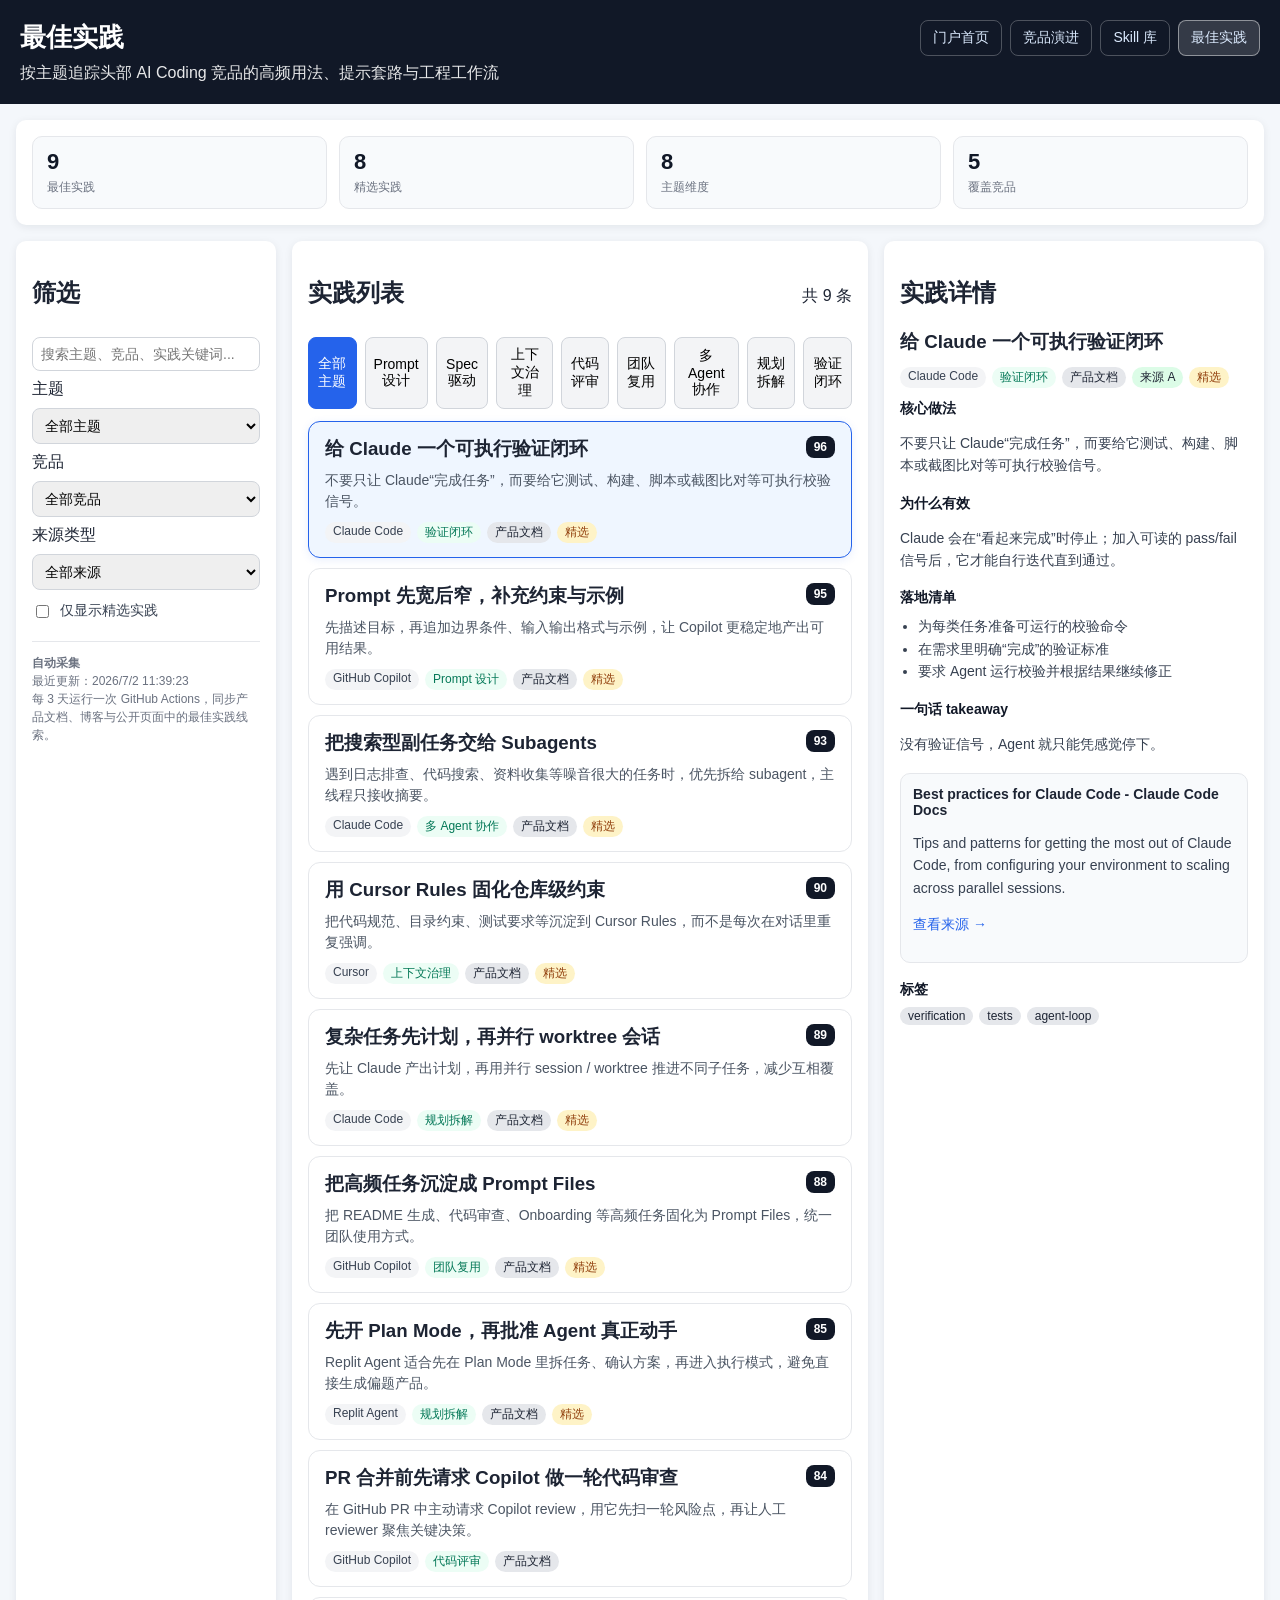
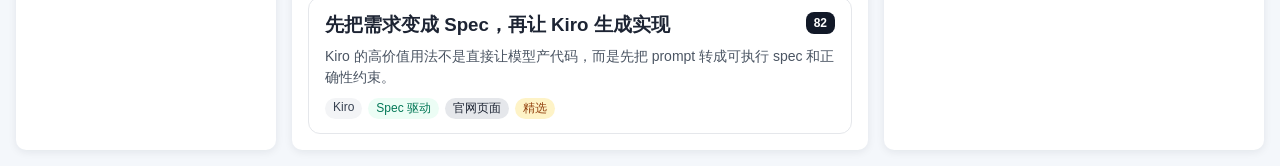
==== best-practices.html @ 3dff8457 "feat: add best practices portal" ====
<!doctype html>
<html lang="zh-CN">
  <head>
    <meta charset="UTF-8" />
    <meta name="viewport" content="width=device-width, initial-scale=1.0" />
    <title>最佳实践 · AI Coding 信息平台</title>
    <link rel="stylesheet" href="./styles.css" />
    <link rel="stylesheet" href="./best-practices.css" />
  </head>
  <body class="best-practices-page">
    <header class="top best-practices-header">
      <div class="header-row">
        <div>
          <h1>最佳实践</h1>
          <p>按主题追踪头部 AI Coding 竞品的高频用法、提示套路与工程工作流</p>
        </div>
        <nav class="site-nav" aria-label="站点导航">
          <a class="nav-link" href="./index.html">门户首页</a>
          <a class="nav-link" href="./evolution.html">竞品演进</a>
          <a class="nav-link" href="./skills.html">Skill 库</a>
          <a class="nav-link active" href="./best-practices.html" aria-current="page">最佳实践</a>
        </nav>
      </div>
    </header>

    <section class="panel practices-meta" id="practicesMeta"></section>

    <main class="practices-main">
      <aside class="panel practices-filters">
        <h2>筛选</h2>
        <input id="practiceSearch" type="search" placeholder="搜索主题、竞品、实践关键词..." />

        <label for="themeFilter">主题</label>
        <select id="themeFilter">
          <option value="all">全部主题</option>
        </select>

        <label for="competitorFilter">竞品</label>
        <select id="competitorFilter">
          <option value="all">全部竞品</option>
        </select>

        <label for="sourceTypeFilter">来源类型</label>
        <select id="sourceTypeFilter">
          <option value="all">全部来源</option>
        </select>

        <label class="checkbox-row">
          <input id="featuredOnly" type="checkbox" />
          仅显示精选实践
        </label>

        <div class="sync-info" id="syncInfo"></div>
      </aside>

      <section class="panel practices-content">
        <div class="section-title">
          <h2>实践列表</h2>
          <span id="practiceCount"></span>
        </div>
        <div class="tabs" id="themeTabs"></div>
        <div id="practiceGrid" class="practice-grid" role="list"></div>
        <p id="emptyPractices" class="empty-state" hidden>没有匹配的最佳实践。</p>
      </section>

      <aside class="panel practice-detail-panel">
        <h2>实践详情</h2>
        <article id="practiceDetail" class="practice-detail">
          <p>请从左侧列表选择一条最佳实践。</p>
        </article>
      </aside>
    </main>

    <script src="./best-practices.js?v=1"></script>
  </body>
</html>
---- styles.css ----
* {
  box-sizing: border-box;
}

body {
  margin: 0;
  font-family: -apple-system, BlinkMacSystemFont, "Segoe UI", sans-serif;
  background: #f4f7fb;
  color: #1d2433;
}

.top {
  background: #111827;
  color: #fff;
  padding: 20px;
}

.top h1 {
  margin: 0 0 8px;
  font-size: 26px;
}

.top p {
  margin: 0;
  opacity: 0.9;
}

.top .header-row {
  display: flex;
  align-items: flex-start;
  justify-content: space-between;
  gap: 16px;
}

.nav-link {
  flex-shrink: 0;
  color: #dbeafe;
  text-decoration: none;
  border: 1px solid rgba(255, 255, 255, 0.25);
  border-radius: 8px;
  padding: 8px 12px;
  font-size: 14px;
}

.nav-link:hover {
  background: rgba(255, 255, 255, 0.1);
}

.site-nav {
  display: flex;
  flex-wrap: wrap;
  gap: 8px;
  flex-shrink: 0;
}

.site-nav .nav-link.active,
.site-nav .nav-link[aria-current="page"] {
  background: rgba(255, 255, 255, 0.15);
  border-color: rgba(255, 255, 255, 0.45);
}

.company-bar {
  display: flex;
  align-items: center;
  gap: 12px;
  margin: 16px 16px 0;
  padding: 12px 16px;
  overflow-x: auto;
}

.company-bar-label {
  flex-shrink: 0;
  font-size: 13px;
  font-weight: 600;
  color: #4b5563;
}

.company-tags {
  display: flex;
  flex-wrap: wrap;
  gap: 8px;
}

.company-tag {
  flex-shrink: 0;
  background: #f3f4f6;
  border: 1px solid #e5e7eb;
  border-radius: 999px;
  padding: 6px 14px;
  font-size: 13px;
  cursor: pointer;
  white-space: nowrap;
  transition: background 0.15s, border-color 0.15s, color 0.15s;
}

.company-tag:hover {
  border-color: #93c5fd;
  background: #eff6ff;
}

.company-tag.active {
  background: #2563eb;
  color: #fff;
  border-color: #2563eb;
}

.layout {
  display: grid;
  grid-template-columns: 280px 1fr 360px;
  gap: 16px;
  padding: 16px;
}

.panel {
  background: #fff;
  border-radius: 10px;
  box-shadow: 0 2px 8px rgba(17, 24, 39, 0.08);
  padding: 16px;
}

.filters {
  display: flex;
  flex-direction: column;
  gap: 8px;
}

input,
select,
button {
  border: 1px solid #d1d5db;
  border-radius: 8px;
  padding: 8px;
  font-size: 14px;
}

.range-value {
  color: #4b5563;
  font-size: 12px;
}

.tabs {
  display: flex;
  gap: 8px;
  margin: 8px 0 12px;
}

.tab {
  background: #f3f4f6;
  cursor: pointer;
}

.tab.active {
  background: #2563eb;
  color: #fff;
  border-color: #2563eb;
}

.section-title {
  display: flex;
  align-items: baseline;
  justify-content: space-between;
}

.event-list {
  list-style: none;
  margin: 0;
  padding: 0;
  display: flex;
  flex-direction: column;
  gap: 10px;
}

.event-item {
  border: 1px solid #e5e7eb;
  border-radius: 10px;
  padding: 12px;
  cursor: pointer;
}

.event-item:hover,
.event-item.active {
  border-color: #2563eb;
  background: #eff6ff;
}

.meta {
  display: flex;
  gap: 8px;
  flex-wrap: wrap;
  color: #6b7280;
  font-size: 12px;
  margin-top: 6px;
}

.event-detail h3 {
  margin-top: 0;
}

.badge {
  display: inline-block;
  padding: 2px 8px;
  border-radius: 999px;
  font-size: 12px;
  background: #e5e7eb;
}

.badge.a {
  background: #dcfce7;
}

.badge.b {
  background: #fef9c3;
}

.badge.c {
  background: #fee2e2;
}

.trend,
.process,
.quality,
.roadmap,
.skill-radar-home,
.mcp-radar-home {
  margin: 0 16px 16px;
}

.skill-radar-home .section-title,
.mcp-radar-home .section-title {
  display: flex;
  align-items: center;
  justify-content: space-between;
  gap: 12px;
}

.skill-radar-summary {
  color: #4b5563;
  font-size: 14px;
  margin: 0 0 12px;
}

.skill-radar-list,
.mcp-radar-list {
  margin: 0;
  padding-left: 20px;
  line-height: 1.7;
}

.skill-radar-list a,
.mcp-radar-list a {
  color: #2563eb;
  text-decoration: none;
}

@media (max-width: 1100px) {
  .layout {
    grid-template-columns: 1fr;
  }
}
---- best-practices.css ----
.best-practices-page {
  min-height: 100vh;
}

.practices-meta {
  margin: 16px 16px 0;
  display: grid;
  grid-template-columns: repeat(auto-fit, minmax(160px, 1fr));
  gap: 12px;
}


.meta-card {
  background: #f8fafc;
  border: 1px solid #e5e7eb;
  border-radius: 10px;
  padding: 12px 14px;
}

.meta-card strong {
  display: block;
  font-size: 22px;
  color: #111827;
  margin-bottom: 2px;
}

.meta-card span {
  font-size: 12px;
  color: #6b7280;
}

.checkbox-row {
  display: flex;
  align-items: center;
  gap: 8px;
  font-size: 14px;
  color: #374151;
  margin-top: 4px;
}

.sync-info {
  margin-top: 12px;
  padding-top: 12px;
  border-top: 1px solid #e5e7eb;
  font-size: 12px;
  color: #6b7280;
  line-height: 1.5;
}

.skill-tags {
  display: flex;
  flex-wrap: wrap;
  gap: 6px;
}

.badge.platform-default {
  background: #f3f4f6;
  color: #374151;
}

.badge.phase {
  background: #ecfdf5;
  color: #047857;
}

.badge.featured {
  background: #fef3c7;
  color: #92400e;
}

.empty-state {
  color: #6b7280;
  font-size: 14px;
}

.practices-main {
  display: grid;
  grid-template-columns: 260px 1fr 380px;
  gap: 16px;
  padding: 16px;
}

.practices-filters {
  display: flex;
  flex-direction: column;
  gap: 8px;
}

.practice-grid {
  display: flex;
  flex-direction: column;
  gap: 10px;
}

.practice-card {
  border: 1px solid #e5e7eb;
  border-radius: 12px;
  padding: 14px 16px;
  cursor: pointer;
  background: #fff;
  transition: border-color 0.15s, box-shadow 0.15s, background 0.15s;
}

.practice-card:hover,
.practice-card.active {
  border-color: #2563eb;
  background: #eff6ff;
  box-shadow: 0 2px 8px rgba(37, 99, 235, 0.1);
}

.practice-card-header {
  display: flex;
  align-items: flex-start;
  justify-content: space-between;
  gap: 12px;
  margin-bottom: 8px;
}

.practice-card h3,
.practice-detail h3 {
  margin: 0;
}

.practice-score {
  flex-shrink: 0;
  background: #111827;
  color: #fff;
  border-radius: 8px;
  padding: 4px 8px;
  font-size: 12px;
  font-weight: 700;
}

.practice-summary {
  margin: 0 0 10px;
  color: #4b5563;
  font-size: 14px;
  line-height: 1.5;
  display: -webkit-box;
  -webkit-line-clamp: 2;
  -webkit-box-orient: vertical;
  overflow: hidden;
}

.practice-detail section {
  margin-bottom: 18px;
}

.practice-detail h4 {
  margin: 0 0 8px;
  font-size: 14px;
  color: #111827;
}

.practice-detail p,
.practice-detail li {
  line-height: 1.6;
  color: #374151;
  font-size: 14px;
}

.practice-detail ul,
.practice-checklist {
  margin: 0;
  padding-left: 18px;
}

.source-snippet {
  background: #f8fafc;
  border: 1px solid #e5e7eb;
  border-radius: 10px;
  padding: 12px;
}

.source-snippet h5 {
  margin: 0 0 6px;
  font-size: 14px;
}

.link-inline {
  color: #2563eb;
  text-decoration: none;
}

.link-inline:hover {
  text-decoration: underline;
}

@media (max-width: 1100px) {
  .practices-main {
    grid-template-columns: 1fr;
  }

  .best-practices-header .header-row {
    flex-direction: column;
  }
}
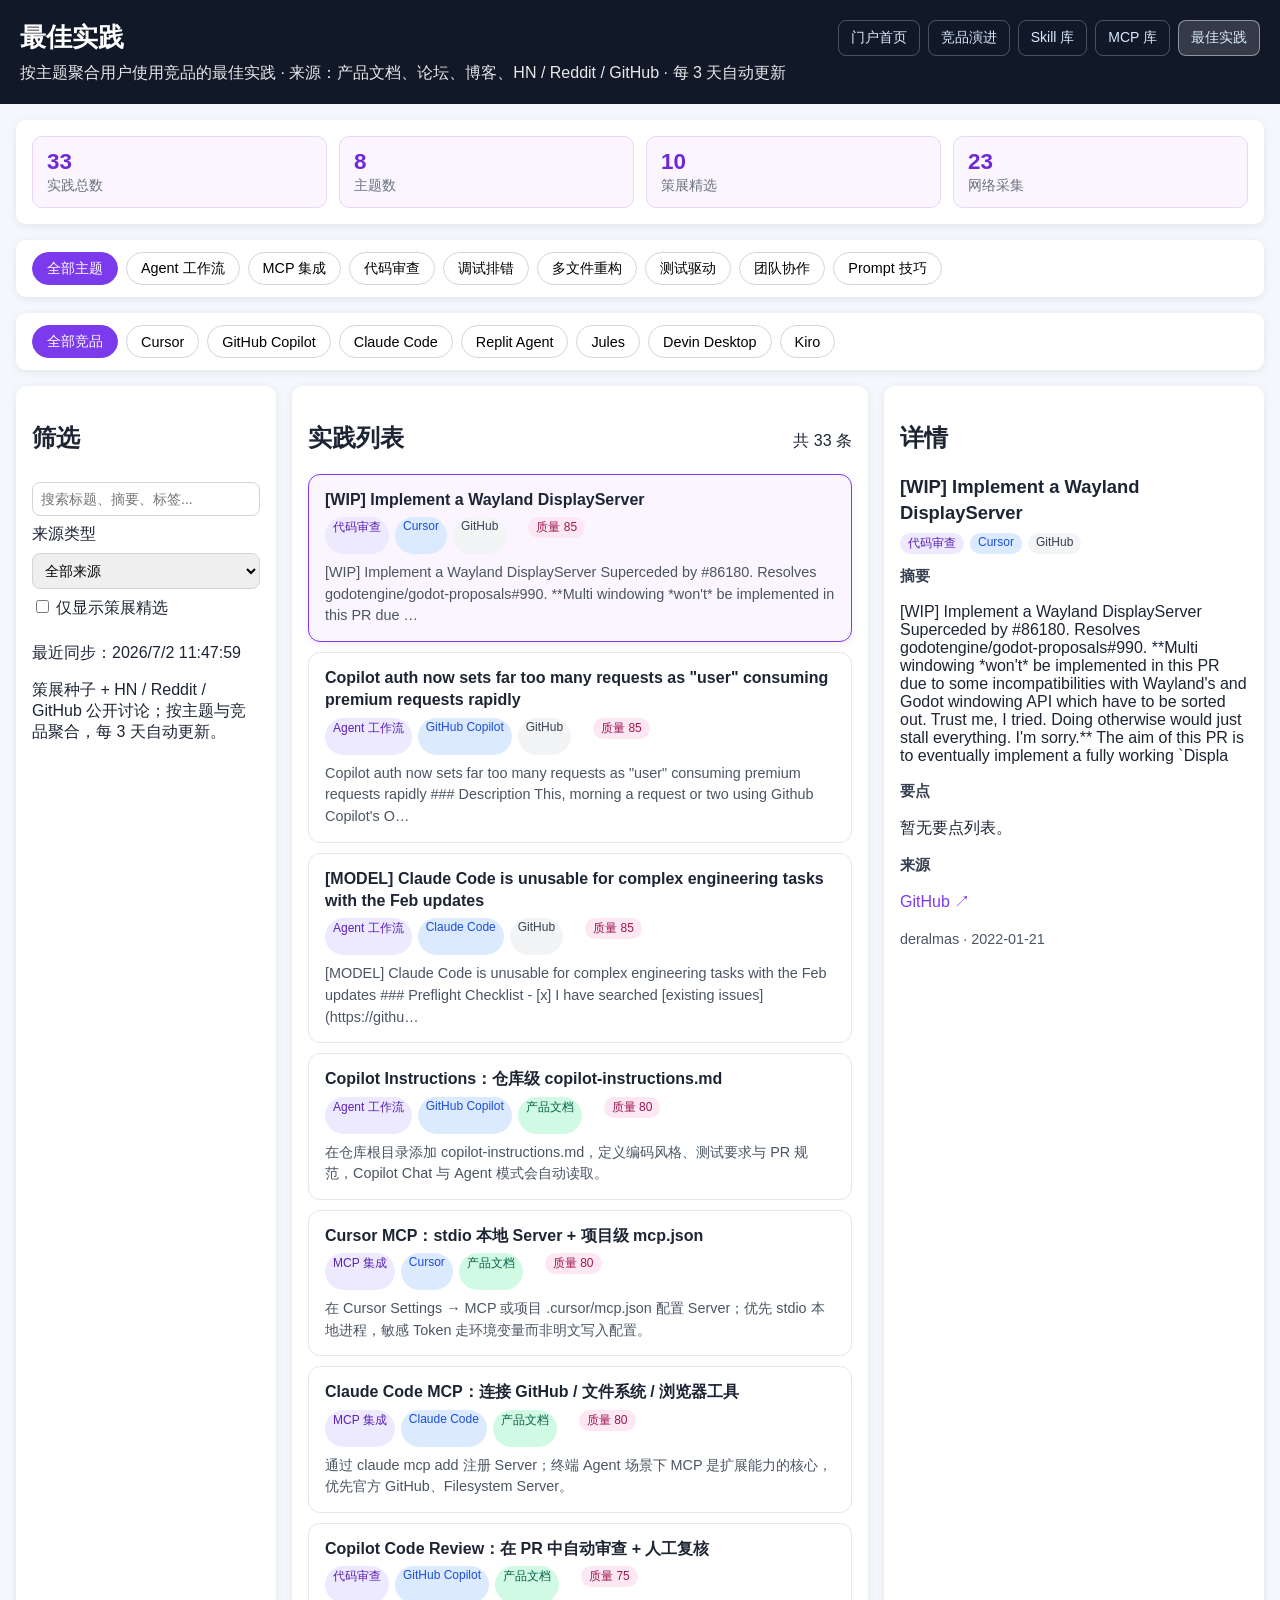
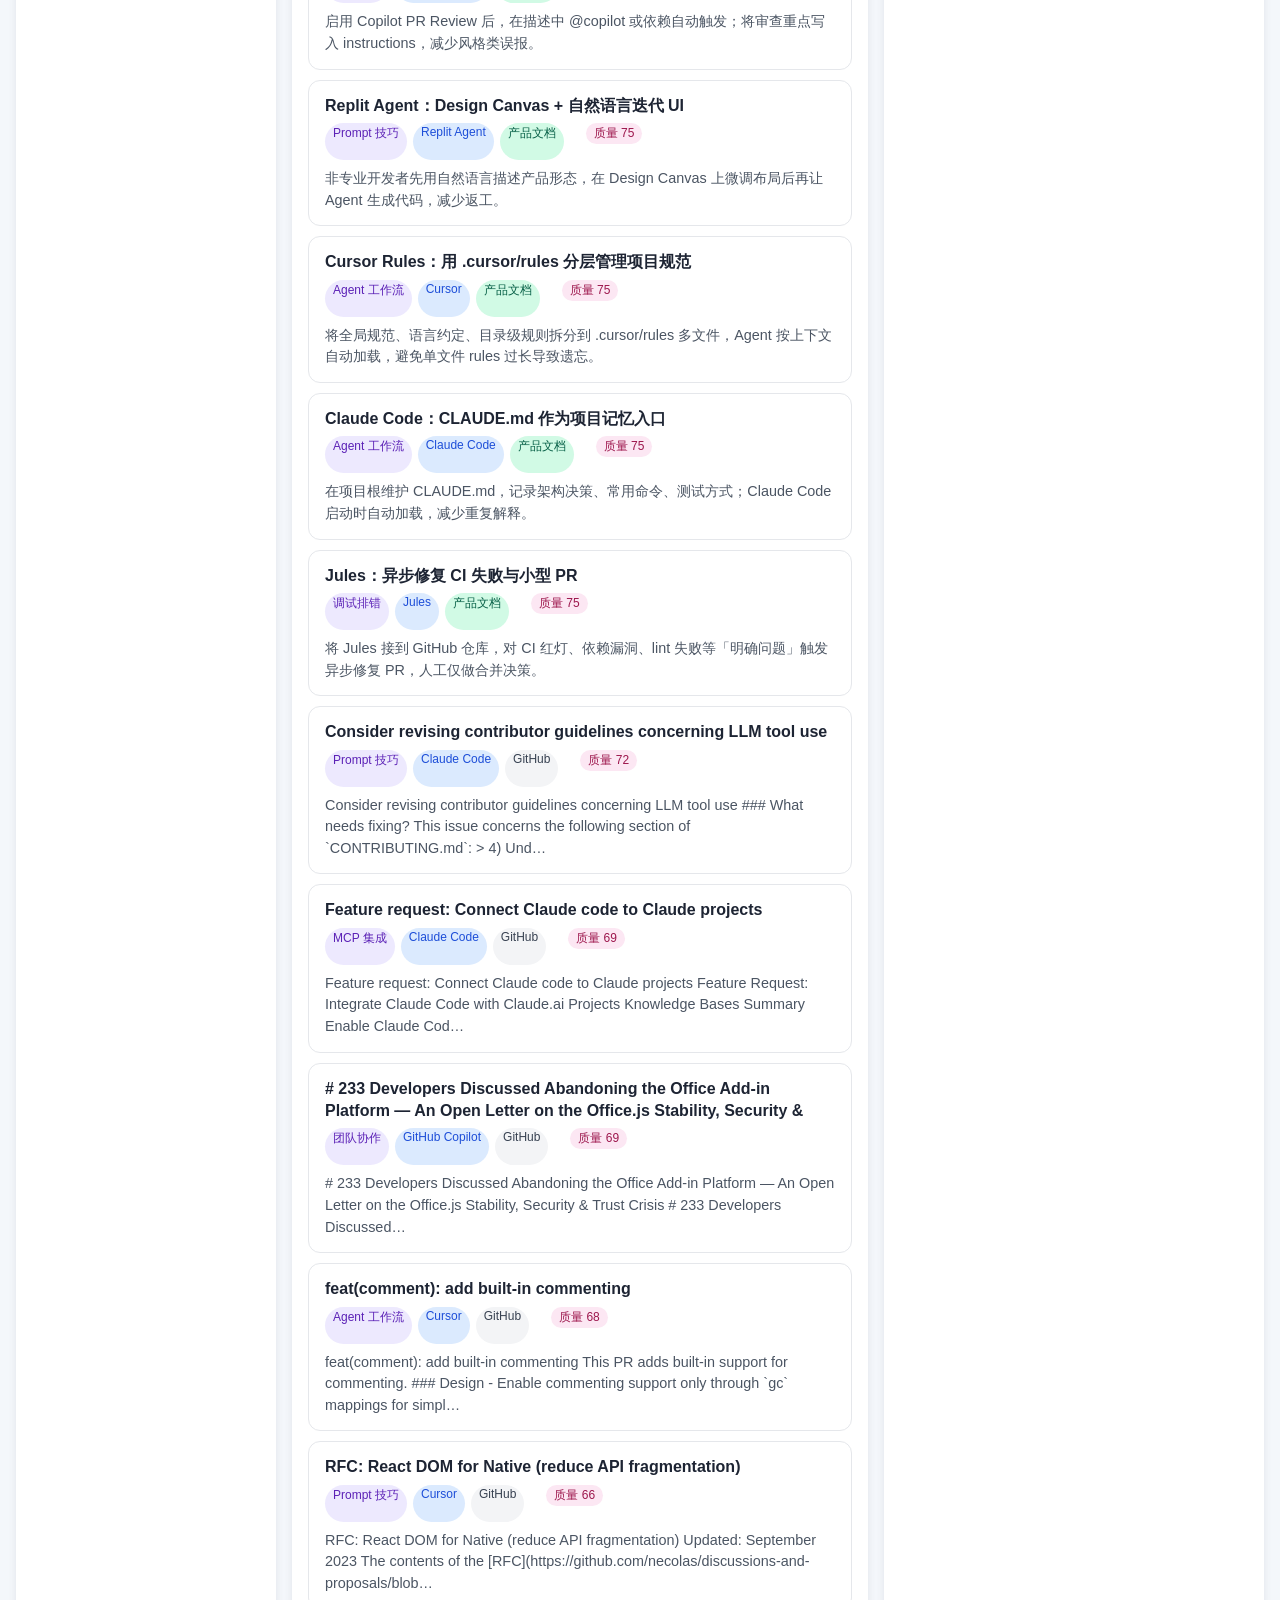
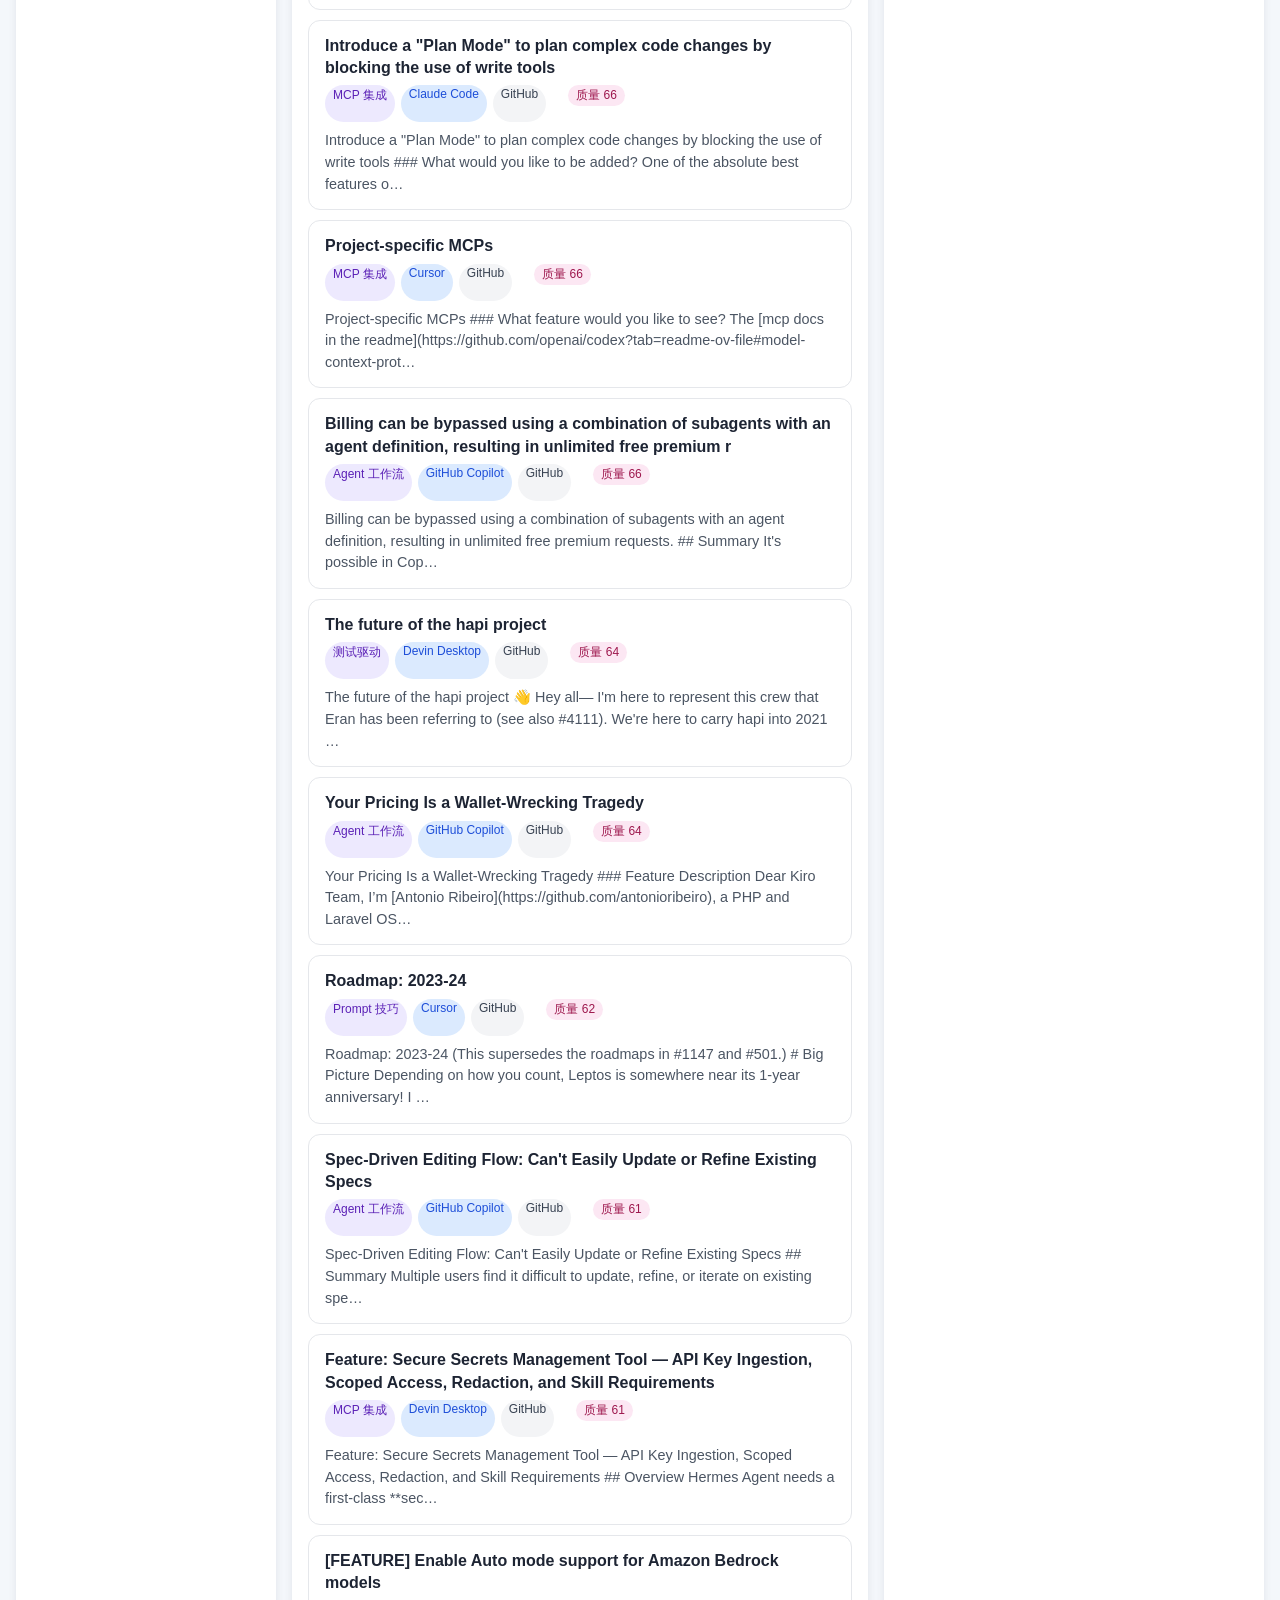
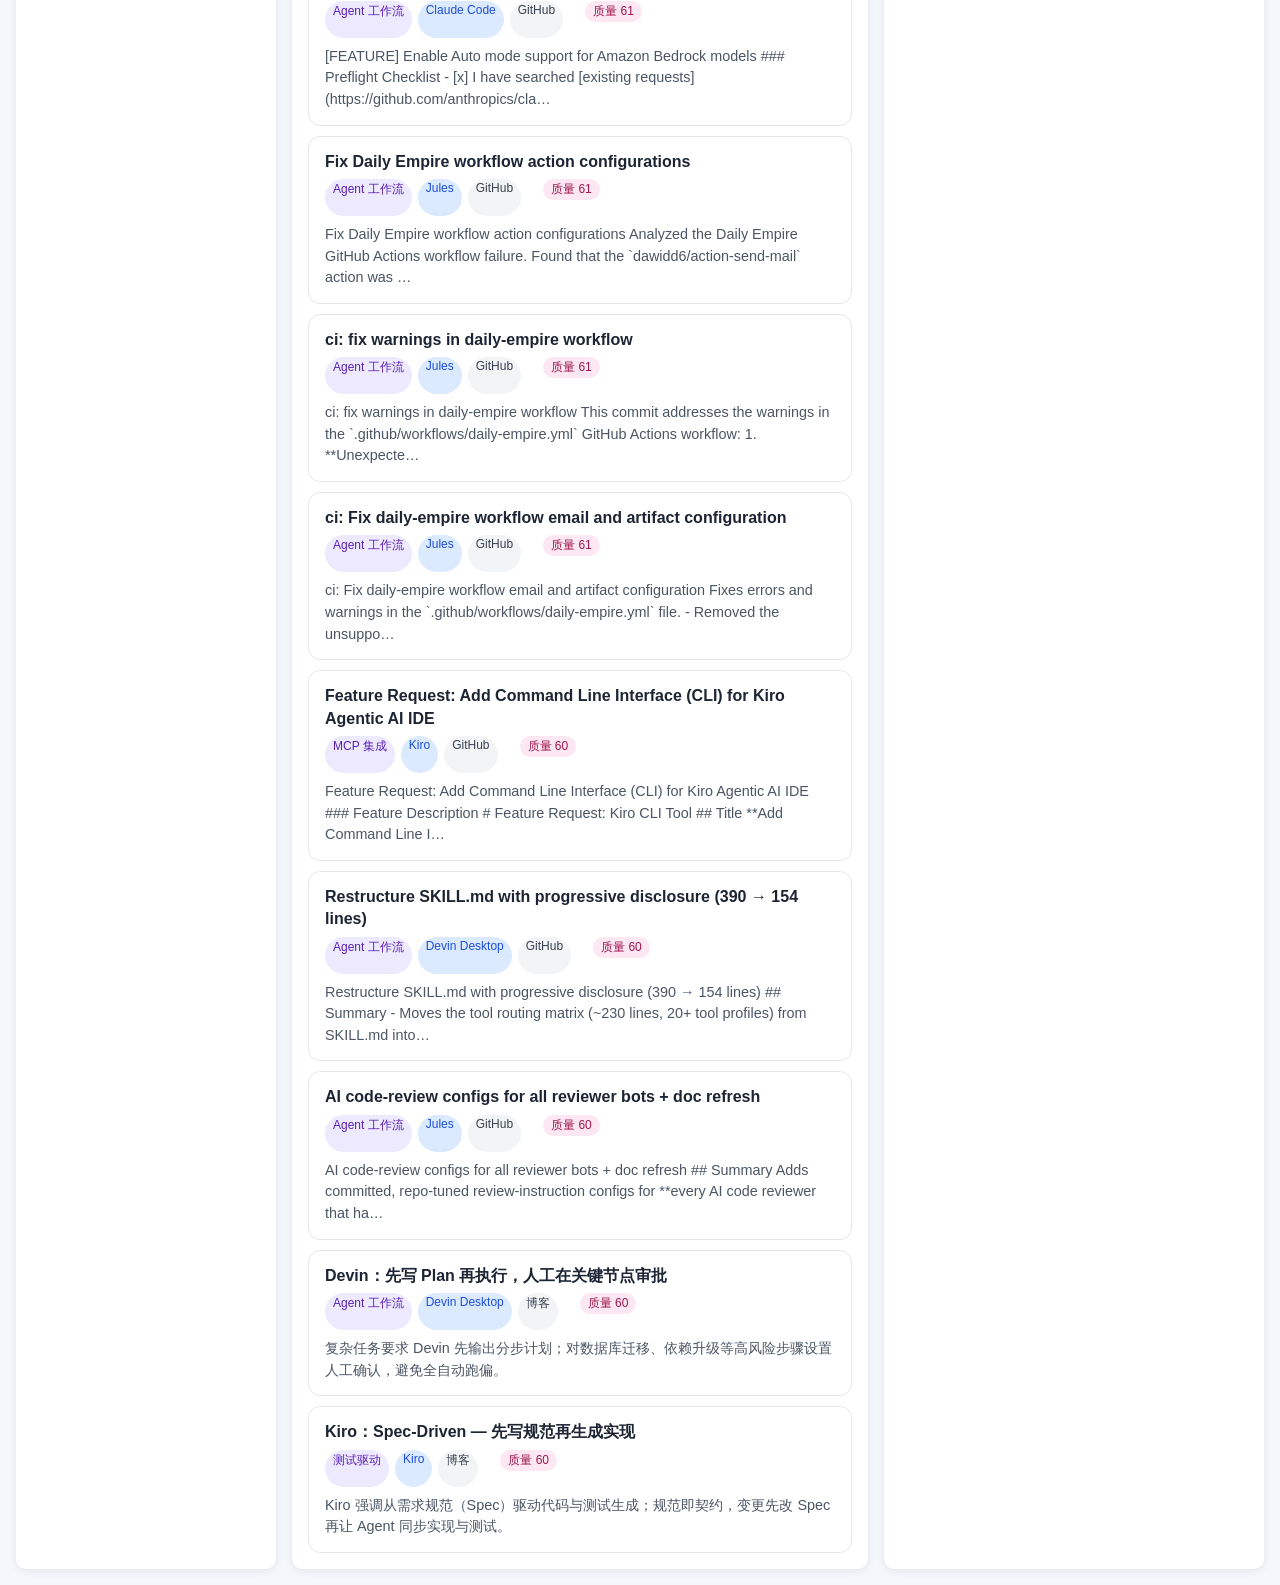
==== commit 2ec4a5f9: "feat: 新增最佳实践门户 Tab 与每 3 天自动采集 - 顶栏导航增加「最佳实践」入口（全站 5 页同步） - 新增 best-practices 页面：按 8 个主题 × 7 个竞品筛选展示 " ====
--- a/best-practices.html
+++ b/best-practices.html
@@ -7,66 +7,64 @@
     <link rel="stylesheet" href="./styles.css" />
     <link rel="stylesheet" href="./best-practices.css" />
   </head>
-  <body class="best-practices-page">
-    <header class="top best-practices-header">
+  <body class="bp-page">
+    <header class="top bp-header">
       <div class="header-row">
         <div>
           <h1>最佳实践</h1>
-          <p>按主题追踪头部 AI Coding 竞品的高频用法、提示套路与工程工作流</p>
+          <p>按主题聚合用户使用竞品的最佳实践 · 来源：产品文档、论坛、博客、HN / Reddit / GitHub · 每 3 天自动更新</p>
         </div>
         <nav class="site-nav" aria-label="站点导航">
           <a class="nav-link" href="./index.html">门户首页</a>
           <a class="nav-link" href="./evolution.html">竞品演进</a>
           <a class="nav-link" href="./skills.html">Skill 库</a>
+          <a class="nav-link" href="./mcp.html">MCP 库</a>
           <a class="nav-link active" href="./best-practices.html" aria-current="page">最佳实践</a>
         </nav>
       </div>
     </header>
 
-    <section class="panel practices-meta" id="practicesMeta"></section>
+    <section class="panel bp-meta" id="bpMeta"></section>
 
-    <main class="practices-main">
-      <aside class="panel practices-filters">
+    <nav class="panel topic-nav" aria-label="主题筛选">
+      <div id="topicTabs" class="topic-tabs"></div>
+    </nav>
+
+    <nav class="panel competitor-nav bp-competitor-nav" aria-label="竞品筛选">
+      <div id="competitorTabs" class="competitor-tabs"></div>
+    </nav>
+
+    <main class="bp-main">
+      <aside class="panel bp-filters">
         <h2>筛选</h2>
-        <input id="practiceSearch" type="search" placeholder="搜索主题、竞品、实践关键词..." />
+        <input id="bpSearch" type="search" placeholder="搜索标题、摘要、标签..." />
 
-        <label for="themeFilter">主题</label>
-        <select id="themeFilter">
-          <option value="all">全部主题</option>
-        </select>
-
-        <label for="competitorFilter">竞品</label>
-        <select id="competitorFilter">
-          <option value="all">全部竞品</option>
-        </select>
-
-        <label for="sourceTypeFilter">来源类型</label>
-        <select id="sourceTypeFilter">
+        <label for="sourceFilter">来源类型</label>
+        <select id="sourceFilter">
           <option value="all">全部来源</option>
         </select>
 
         <label class="checkbox-row">
-          <input id="featuredOnly" type="checkbox" />
-          仅显示精选实践
+          <input id="curatedOnly" type="checkbox" />
+          仅显示策展精选
         </label>
 
         <div class="sync-info" id="syncInfo"></div>
       </aside>
 
-      <section class="panel practices-content">
+      <section class="panel bp-content">
         <div class="section-title">
           <h2>实践列表</h2>
-          <span id="practiceCount"></span>
+          <span id="bpCount"></span>
         </div>
-        <div class="tabs" id="themeTabs"></div>
-        <div id="practiceGrid" class="practice-grid" role="list"></div>
-        <p id="emptyPractices" class="empty-state" hidden>没有匹配的最佳实践。</p>
+        <div id="bpList" class="bp-list" role="list"></div>
+        <p id="emptyBp" class="empty-state" hidden>没有匹配的最佳实践。</p>
       </section>
 
-      <aside class="panel practice-detail-panel">
-        <h2>实践详情</h2>
-        <article id="practiceDetail" class="practice-detail">
-          <p>请从左侧列表选择一条最佳实践。</p>
+      <aside class="panel bp-detail-panel">
+        <h2>详情</h2>
+        <article id="bpDetail" class="bp-detail">
+          <p>请从左侧列表选择一条最佳实践查看详情与来源链接。</p>
         </article>
       </aside>
     </main>
--- a/best-practices.css
+++ b/best-practices.css
@@ -1,98 +1,89 @@
-.best-practices-page {
+.bp-page {
   min-height: 100vh;
 }
 
-.practices-meta {
+.bp-page .topic-tab.active,
+.bp-page .competitor-tab.active {
+  background: #7c3aed;
+  border-color: #7c3aed;
+  color: #fff;
+}
+
+.bp-meta {
   margin: 16px 16px 0;
   display: grid;
-  grid-template-columns: repeat(auto-fit, minmax(160px, 1fr));
+  grid-template-columns: repeat(auto-fit, minmax(140px, 1fr));
   gap: 12px;
 }
 
-
-.meta-card {
-  background: #f8fafc;
-  border: 1px solid #e5e7eb;
+.bp-meta .meta-card {
+  background: #faf5ff;
+  border: 1px solid #e9d5ff;
   border-radius: 10px;
   padding: 12px 14px;
 }
 
-.meta-card strong {
-  display: block;
-  font-size: 22px;
-  color: #111827;
-  margin-bottom: 2px;
-}
-
-.meta-card span {
-  font-size: 12px;
+.bp-meta .meta-value {
+  font-size: 1.4rem;
+  font-weight: 700;
+  color: #6d28d9;
+}
+
+.bp-meta .meta-label {
+  font-size: 0.85rem;
   color: #6b7280;
-}
-
-.checkbox-row {
-  display: flex;
-  align-items: center;
+  margin-top: 2px;
+}
+
+.topic-nav,
+.bp-competitor-nav {
+  margin: 16px 16px 0;
+  padding: 12px 16px;
+}
+
+.topic-tabs,
+.bp-competitor-nav .competitor-tabs {
+  display: flex;
+  flex-wrap: wrap;
   gap: 8px;
-  font-size: 14px;
-  color: #374151;
-  margin-top: 4px;
-}
-
-.sync-info {
-  margin-top: 12px;
-  padding-top: 12px;
-  border-top: 1px solid #e5e7eb;
-  font-size: 12px;
-  color: #6b7280;
-  line-height: 1.5;
-}
-
-.skill-tags {
-  display: flex;
-  flex-wrap: wrap;
-  gap: 6px;
-}
-
-.badge.platform-default {
-  background: #f3f4f6;
-  color: #374151;
-}
-
-.badge.phase {
-  background: #ecfdf5;
-  color: #047857;
-}
-
-.badge.featured {
-  background: #fef3c7;
-  color: #92400e;
-}
-
-.empty-state {
-  color: #6b7280;
-  font-size: 14px;
-}
-
-.practices-main {
+}
+
+.topic-tab,
+.competitor-tab {
+  border: 1px solid #d1d5db;
+  background: #fff;
+  border-radius: 999px;
+  padding: 6px 14px;
+  font-size: 0.9rem;
+  cursor: pointer;
+  transition: background 0.15s, border-color 0.15s;
+}
+
+.topic-tab:hover,
+.competitor-tab:hover {
+  border-color: #7c3aed;
+}
+
+.bp-main {
   display: grid;
   grid-template-columns: 260px 1fr 380px;
   gap: 16px;
   padding: 16px;
 }
 
-.practices-filters {
+.bp-filters {
   display: flex;
   flex-direction: column;
   gap: 8px;
 }
 
-.practice-grid {
+.bp-list {
   display: flex;
   flex-direction: column;
   gap: 10px;
 }
 
-.practice-card {
+.bp-card {
   border: 1px solid #e5e7eb;
   border-radius: 12px;
   padding: 14px 16px;
@@ -101,97 +92,141 @@
   transition: border-color 0.15s, box-shadow 0.15s, background 0.15s;
 }
 
-.practice-card:hover,
-.practice-card.active {
-  border-color: #2563eb;
-  background: #eff6ff;
-  box-shadow: 0 2px 8px rgba(37, 99, 235, 0.1);
-}
-
-.practice-card-header {
+.bp-card:hover,
+.bp-card.active {
+  border-color: #7c3aed;
+  background: #faf5ff;
+  box-shadow: 0 2px 8px rgba(124, 58, 237, 0.1);
+}
+
+.bp-card-header {
   display: flex;
   align-items: flex-start;
   justify-content: space-between;
   gap: 12px;
+}
+
+.bp-card-title {
+  font-weight: 600;
+  font-size: 1rem;
+  margin: 0 0 6px;
+  line-height: 1.4;
+}
+
+.bp-card-meta {
+  display: flex;
+  flex-wrap: wrap;
+  gap: 6px;
   margin-bottom: 8px;
 }
 
-.practice-card h3,
-.practice-detail h3 {
+.bp-badge {
+  display: inline-block;
+  font-size: 0.75rem;
+  padding: 2px 8px;
+  border-radius: 999px;
+  background: #f3f4f6;
+  color: #374151;
+}
+
+.bp-badge.topic {
+  background: #ede9fe;
+  color: #5b21b6;
+}
+
+.bp-badge.competitor {
+  background: #dbeafe;
+  color: #1d4ed8;
+}
+
+.bp-badge.source-docs {
+  background: #d1fae5;
+  color: #065f46;
+}
+
+.bp-badge.source-curated {
+  background: #fef3c7;
+  color: #92400e;
+}
+
+.bp-badge.quality {
+  background: #fce7f3;
+  color: #9d174d;
+}
+
+.bp-card-summary {
+  font-size: 0.9rem;
+  color: #4b5563;
+  line-height: 1.5;
   margin: 0;
 }
 
-.practice-score {
-  flex-shrink: 0;
-  background: #111827;
-  color: #fff;
-  border-radius: 8px;
-  padding: 4px 8px;
-  font-size: 12px;
-  font-weight: 700;
-}
-
-.practice-summary {
-  margin: 0 0 10px;
+.bp-detail h3 {
+  margin: 0 0 8px;
+  font-size: 1.15rem;
+  line-height: 1.4;
+}
+
+.bp-detail-meta {
+  display: flex;
+  flex-wrap: wrap;
+  gap: 6px;
+  margin-bottom: 12px;
+}
+
+.bp-detail-section {
+  margin-bottom: 16px;
+}
+
+.bp-detail-section h4 {
+  margin: 0 0 6px;
+  font-size: 0.95rem;
+  color: #374151;
+}
+
+.bp-highlights {
+  margin: 0;
+  padding-left: 1.2rem;
+  line-height: 1.6;
+}
+
+.bp-highlights li {
+  margin-bottom: 4px;
+}
+
+.bp-source-link {
+  display: inline-flex;
+  align-items: center;
+  gap: 4px;
+  color: #7c3aed;
+  text-decoration: none;
+  font-weight: 500;
+}
+
+.bp-source-link:hover {
+  text-decoration: underline;
+}
+
+.bp-tags {
+  display: flex;
+  flex-wrap: wrap;
+  gap: 6px;
+}
+
+.bp-tag {
+  font-size: 0.8rem;
+  padding: 2px 8px;
+  border-radius: 6px;
+  background: #f3f4f6;
   color: #4b5563;
-  font-size: 14px;
-  line-height: 1.5;
-  display: -webkit-box;
-  -webkit-line-clamp: 2;
-  -webkit-box-orient: vertical;
-  overflow: hidden;
-}
-
-.practice-detail section {
-  margin-bottom: 18px;
-}
-
-.practice-detail h4 {
-  margin: 0 0 8px;
-  font-size: 14px;
-  color: #111827;
-}
-
-.practice-detail p,
-.practice-detail li {
-  line-height: 1.6;
-  color: #374151;
-  font-size: 14px;
-}
-
-.practice-detail ul,
-.practice-checklist {
-  margin: 0;
-  padding-left: 18px;
-}
-
-.source-snippet {
-  background: #f8fafc;
-  border: 1px solid #e5e7eb;
-  border-radius: 10px;
-  padding: 12px;
-}
-
-.source-snippet h5 {
-  margin: 0 0 6px;
-  font-size: 14px;
-}
-
-.link-inline {
-  color: #2563eb;
-  text-decoration: none;
-}
-
-.link-inline:hover {
-  text-decoration: underline;
 }
 
 @media (max-width: 1100px) {
-  .practices-main {
+  .bp-main {
     grid-template-columns: 1fr;
   }
 
-  .best-practices-header .header-row {
-    flex-direction: column;
+  .bp-detail-panel {
+    order: 3;
   }
 }
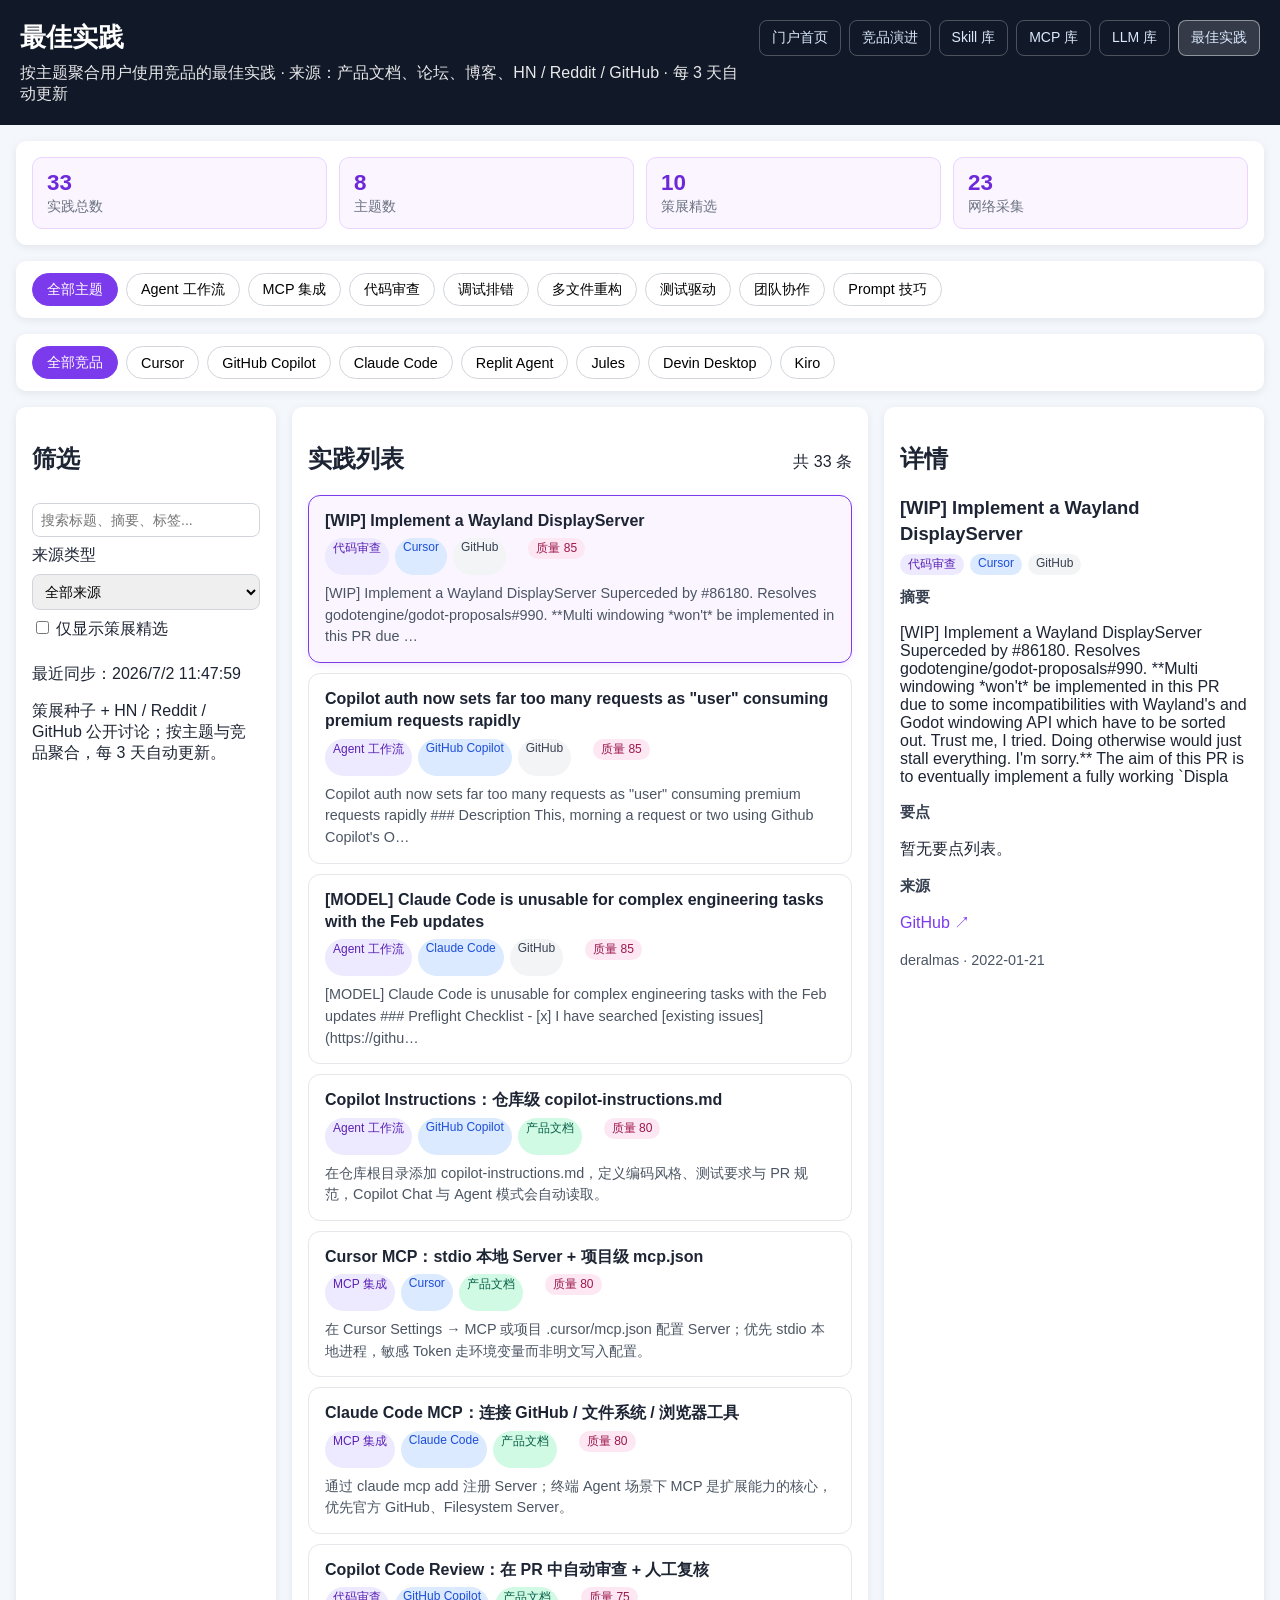
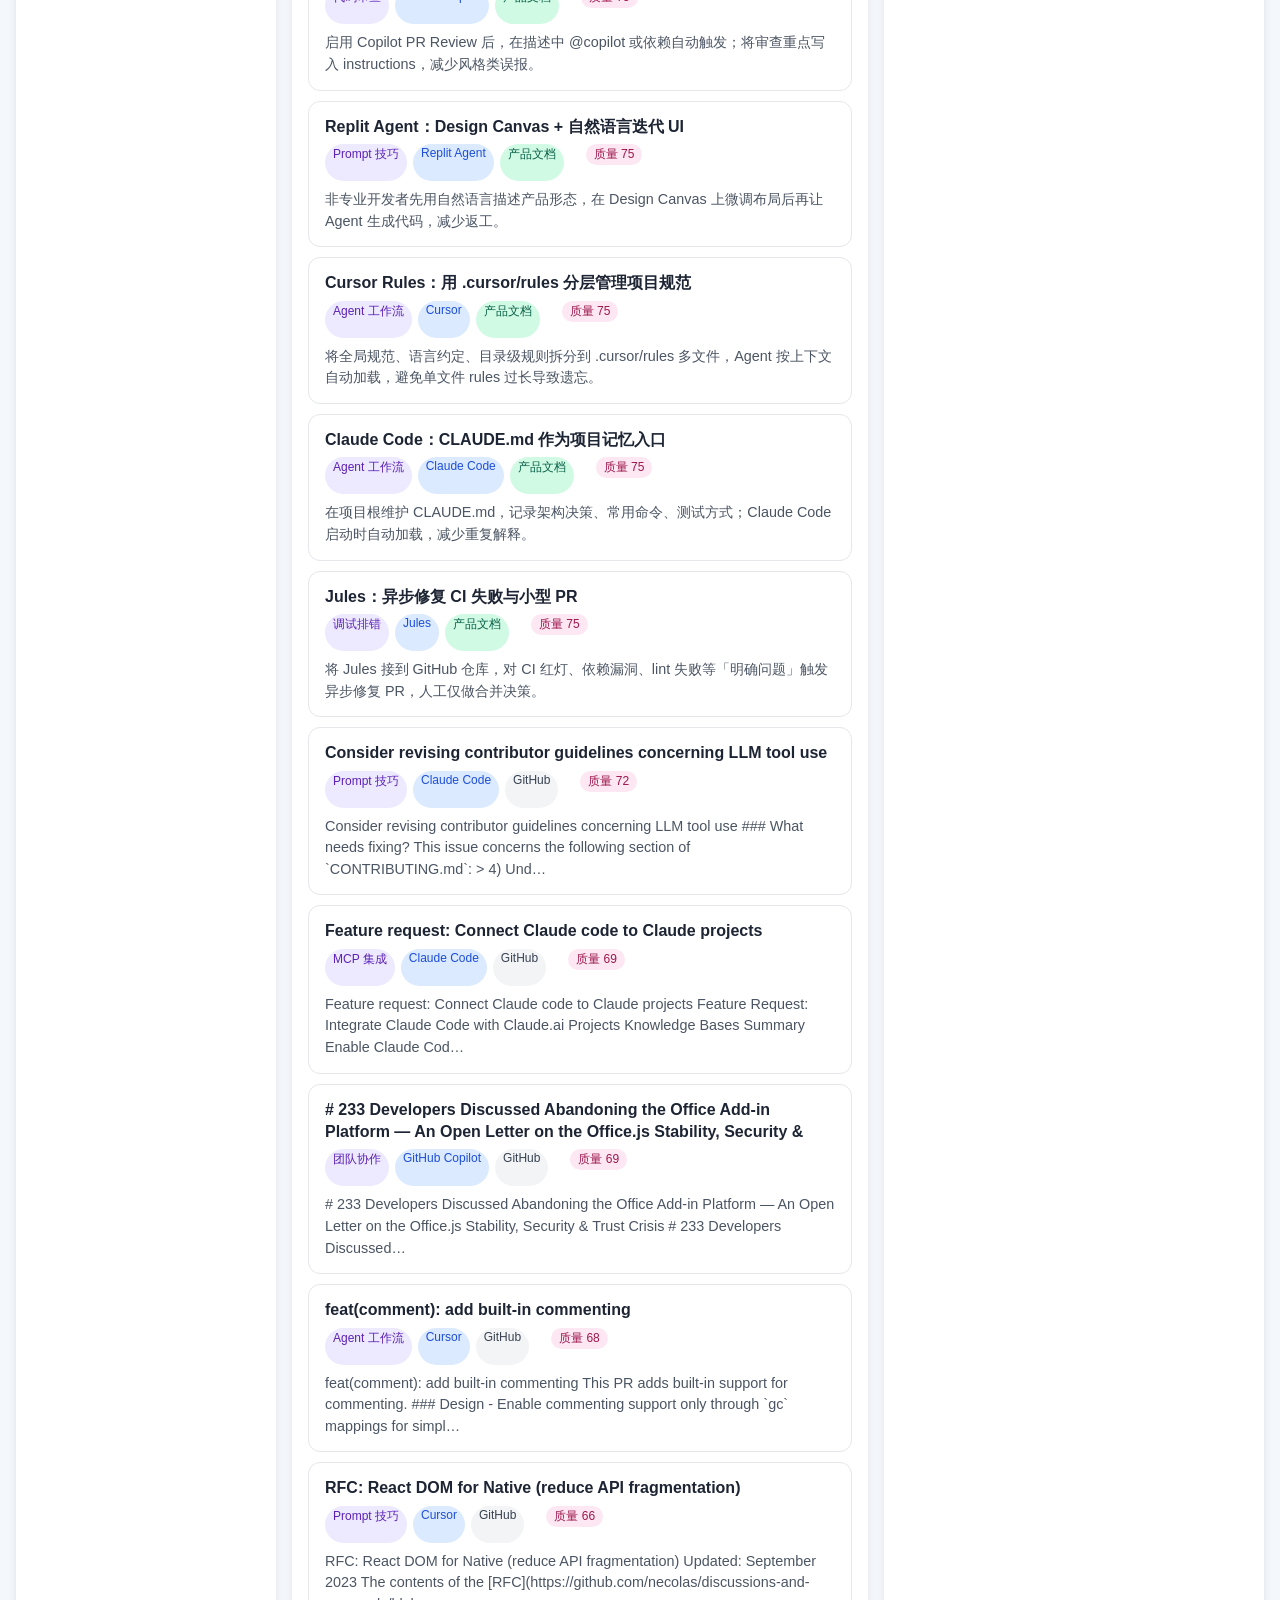
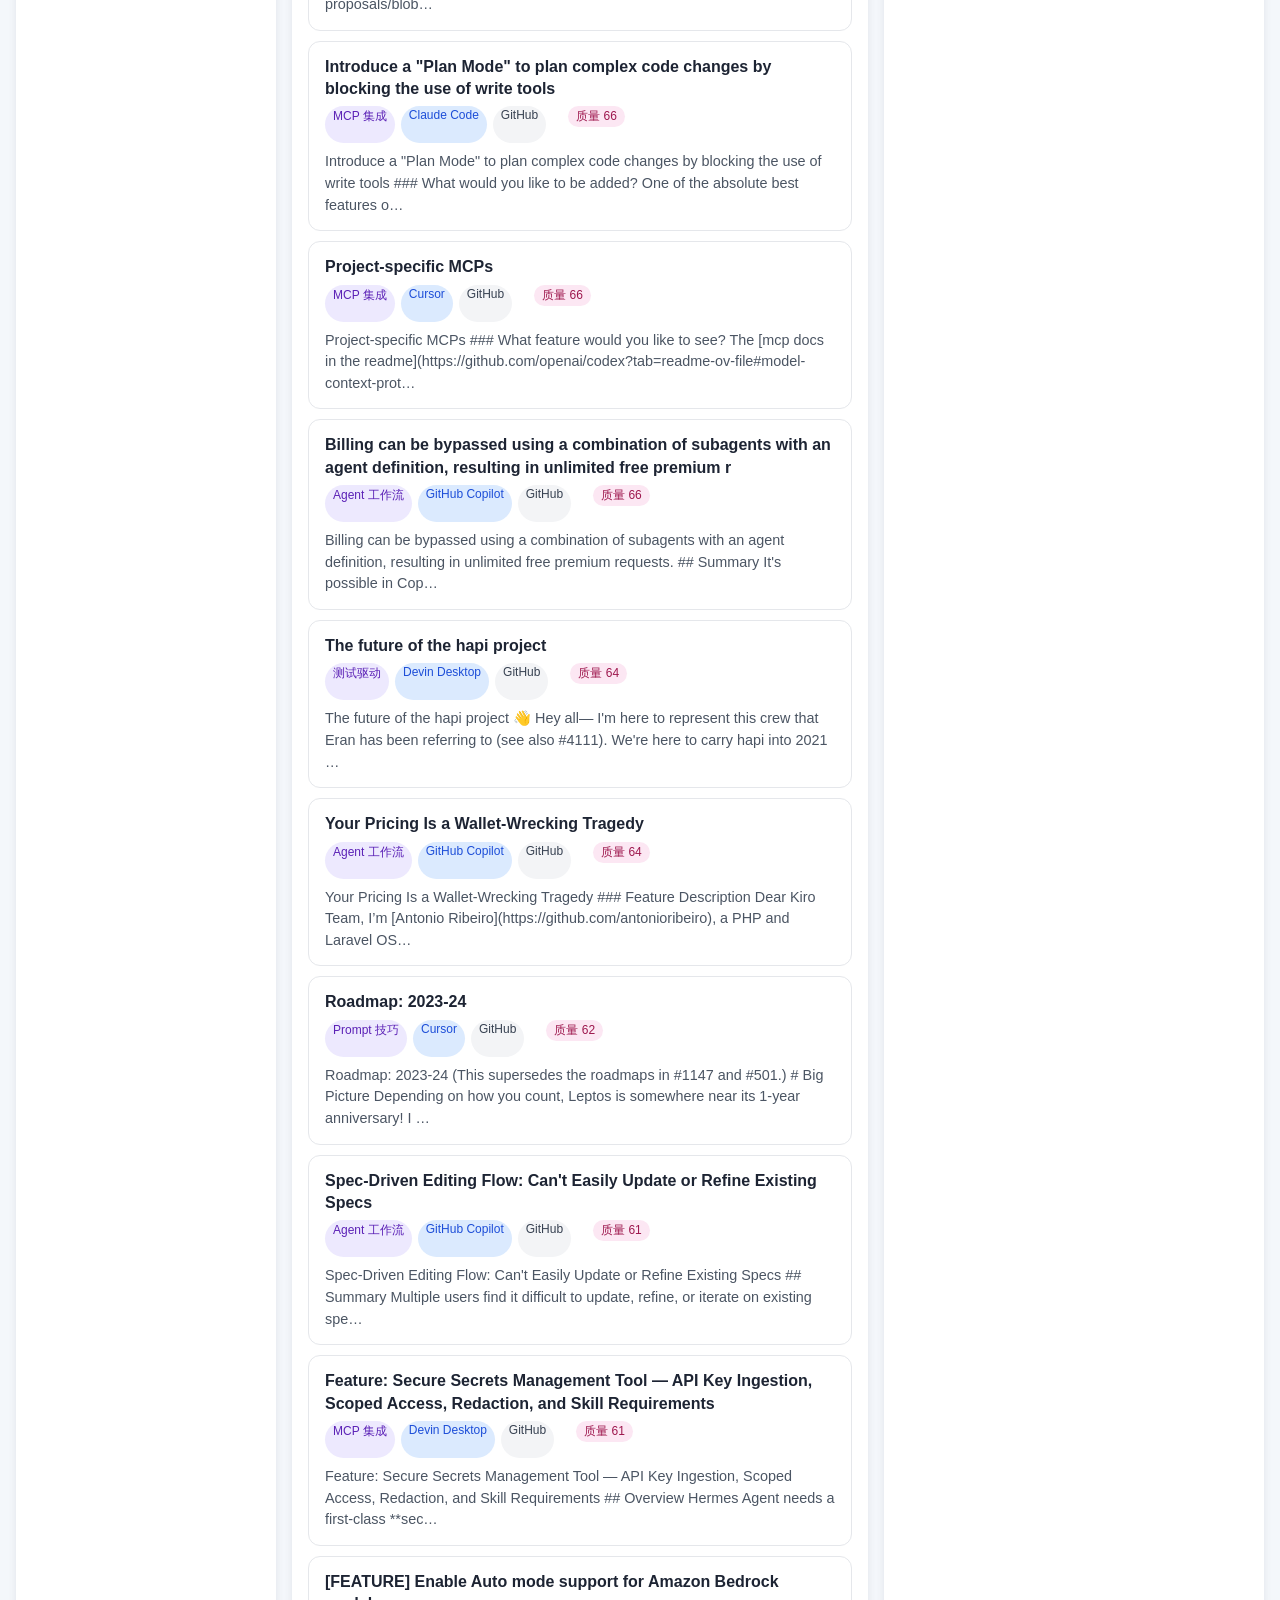
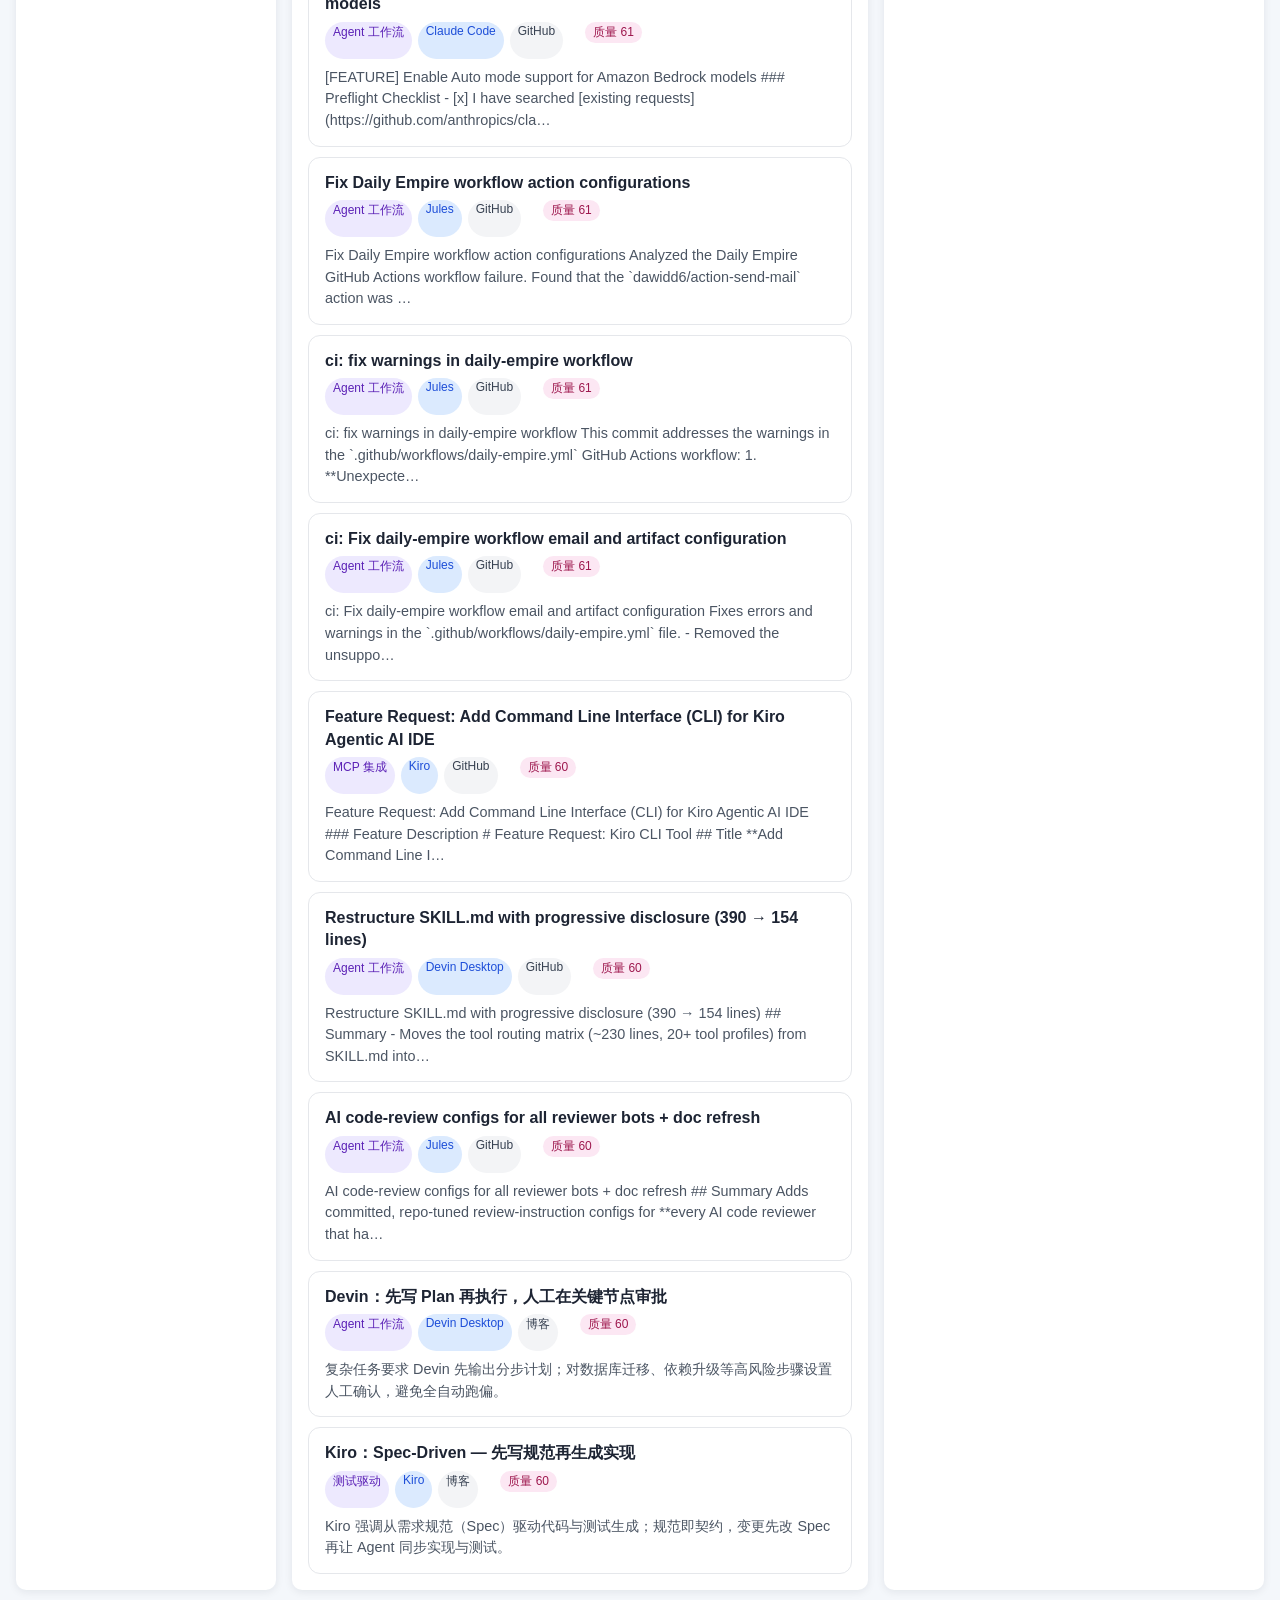
==== commit da5c9a86: "merge: resolve main conflicts — combine LLM 库 and 最佳实践 nav links Co-authored-by: snapxmin <snapxmin@" ====
--- a/best-practices.html
+++ b/best-practices.html
@@ -19,6 +19,7 @@
           <a class="nav-link" href="./evolution.html">竞品演进</a>
           <a class="nav-link" href="./skills.html">Skill 库</a>
           <a class="nav-link" href="./mcp.html">MCP 库</a>
+          <a class="nav-link" href="./llm.html">LLM 库</a>
           <a class="nav-link active" href="./best-practices.html" aria-current="page">最佳实践</a>
         </nav>
       </div>
--- a/styles.css
+++ b/styles.css
@@ -221,12 +221,14 @@
 .quality,
 .roadmap,
 .skill-radar-home,
-.mcp-radar-home {
+.mcp-radar-home,
+.llm-radar-home {
   margin: 0 16px 16px;
 }
 
 .skill-radar-home .section-title,
-.mcp-radar-home .section-title {
+.mcp-radar-home .section-title,
+.llm-radar-home .section-title {
   display: flex;
   align-items: center;
   justify-content: space-between;
@@ -240,16 +242,22 @@
 }
 
 .skill-radar-list,
-.mcp-radar-list {
+.mcp-radar-list,
+.llm-radar-list {
   margin: 0;
   padding-left: 20px;
   line-height: 1.7;
 }
 
 .skill-radar-list a,
-.mcp-radar-list a {
+.mcp-radar-list a,
+.llm-radar-list a {
   color: #2563eb;
   text-decoration: none;
+}
+
+.llm-radar-list a {
+  color: #7c3aed;
 }
 
 @media (max-width: 1100px) {
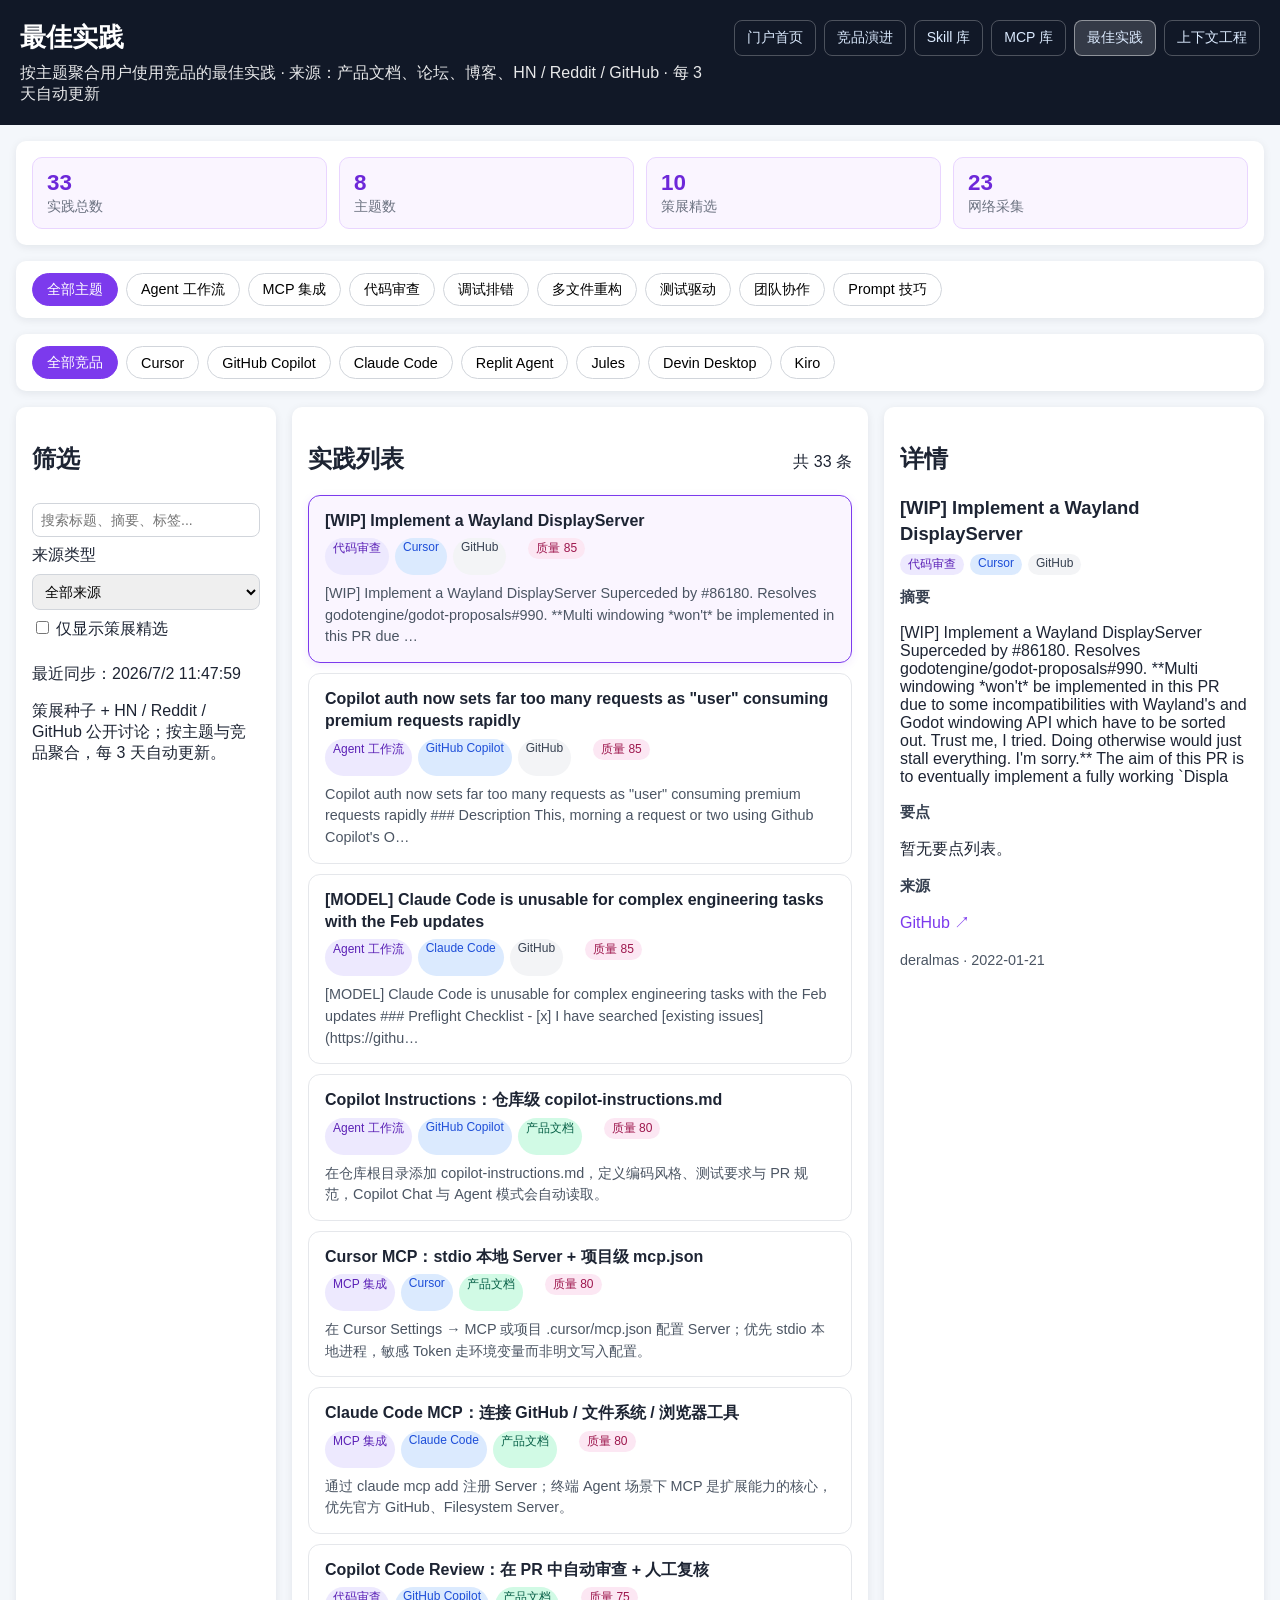
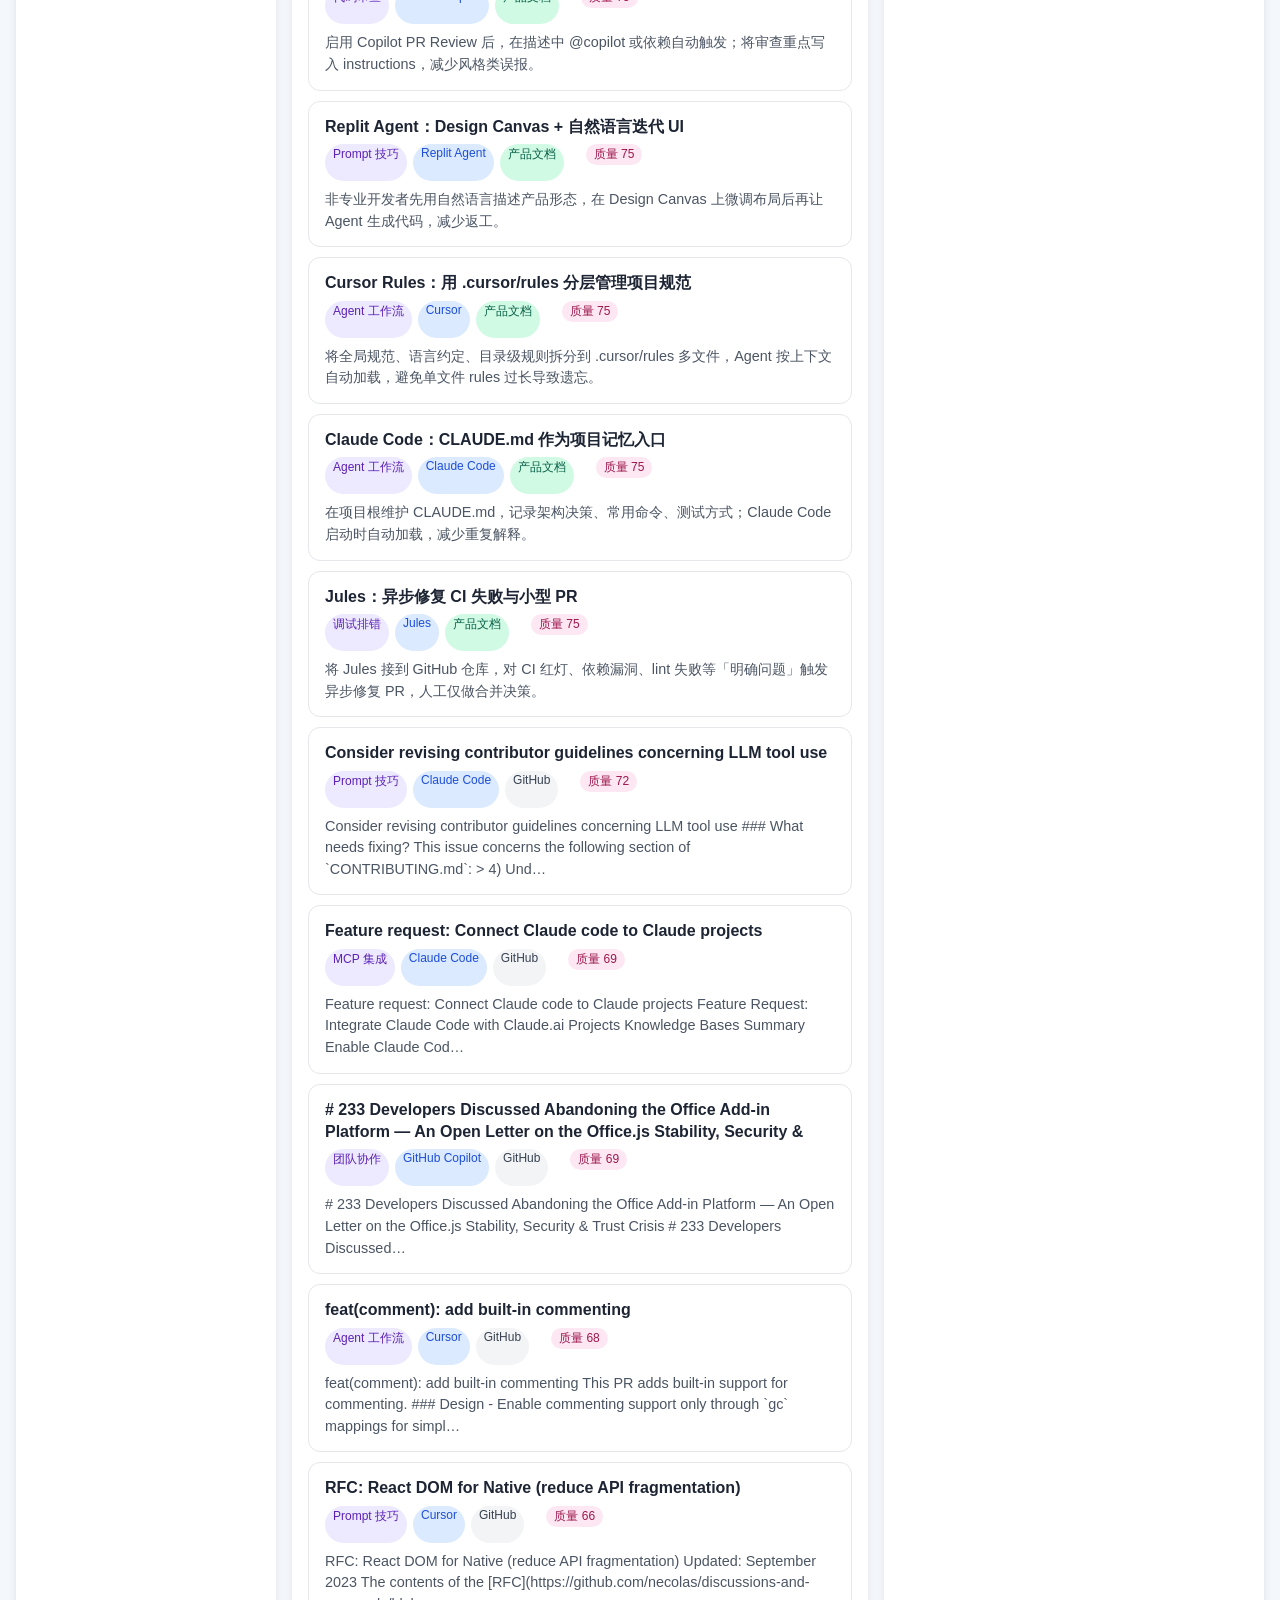
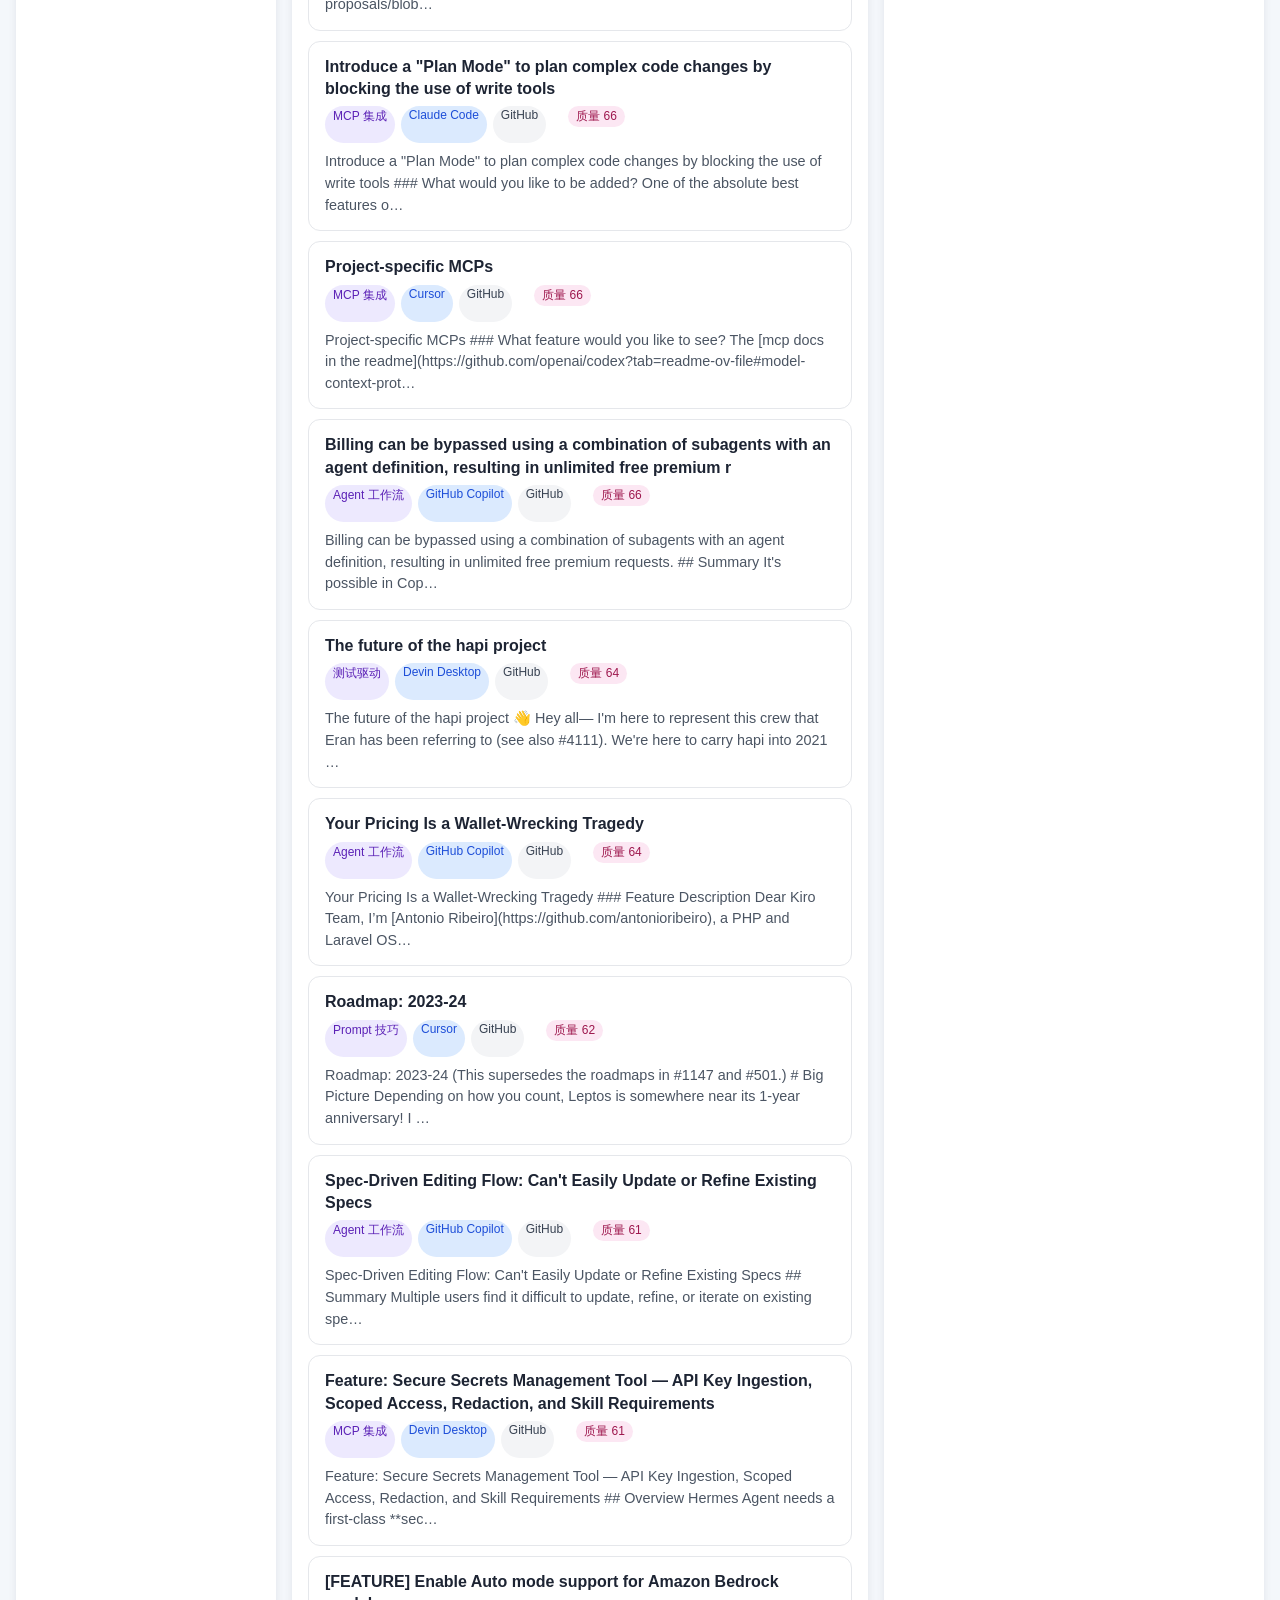
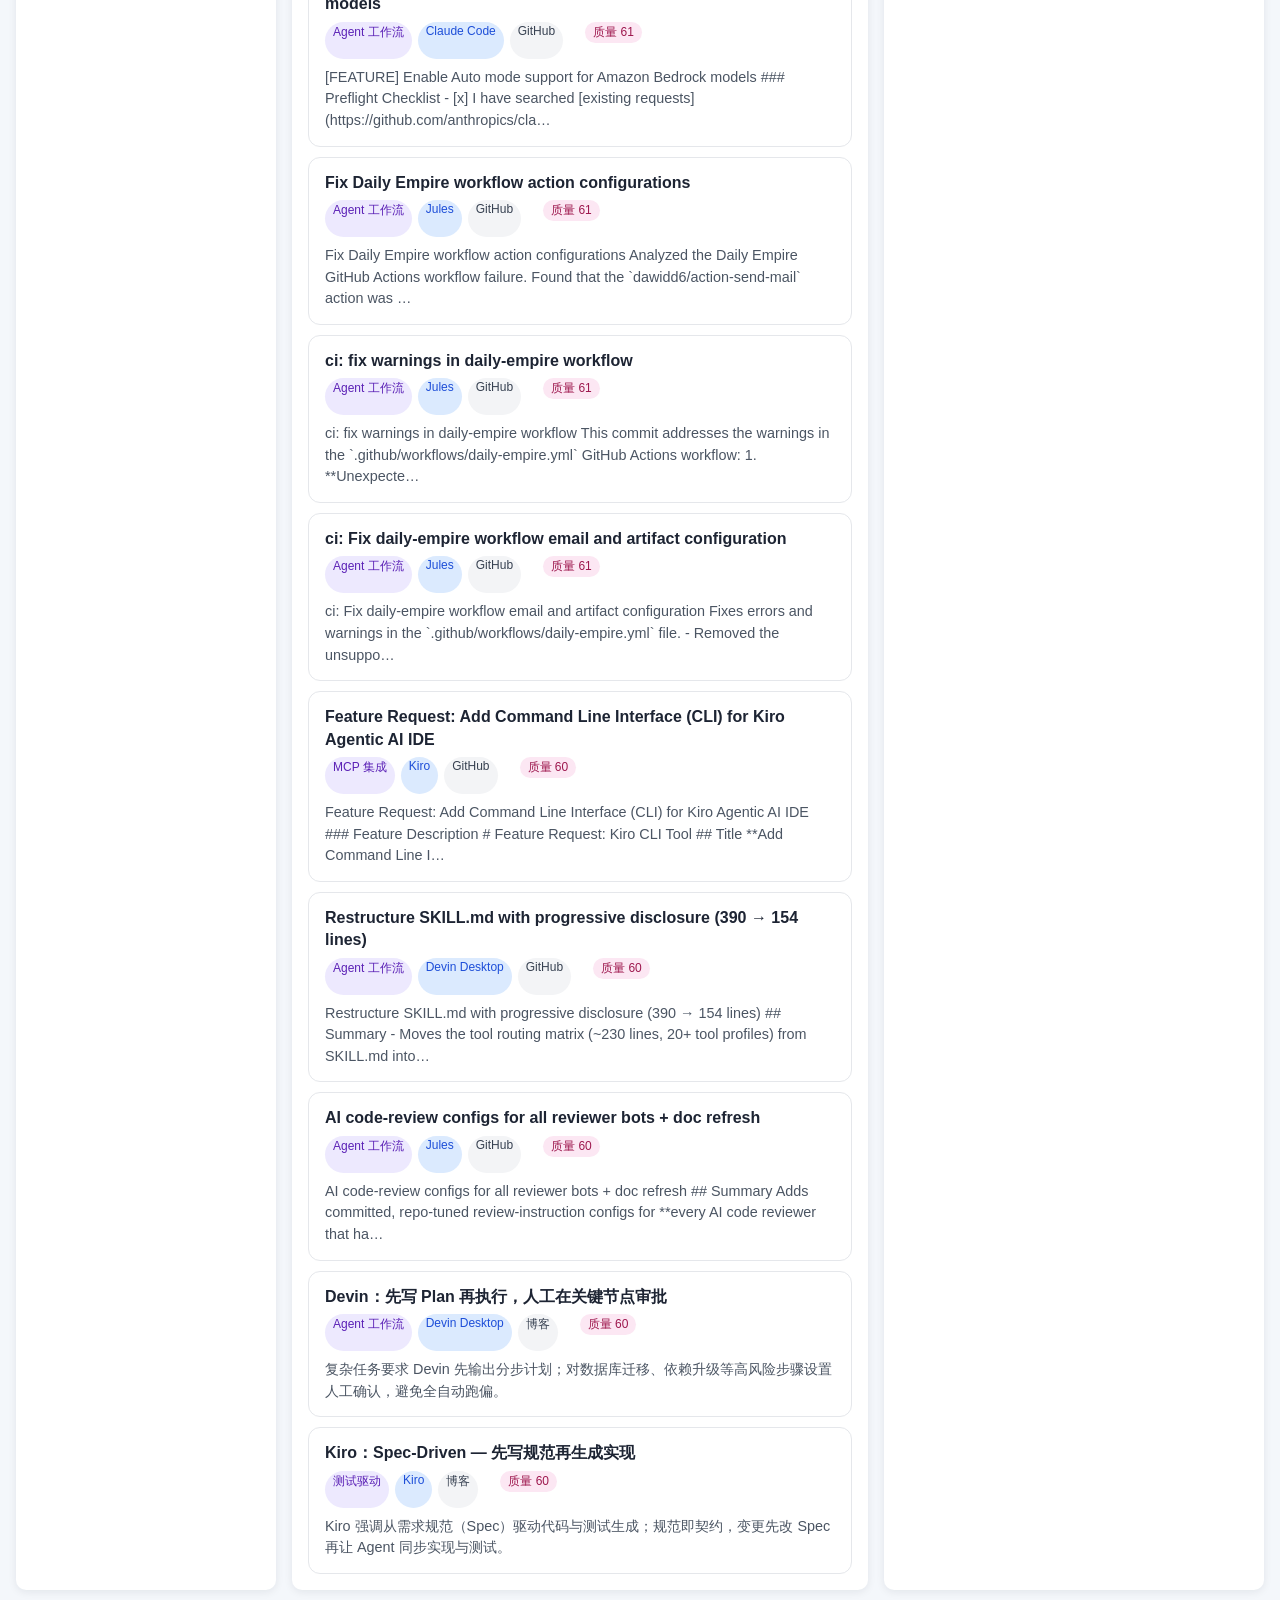
==== commit 3ef406c3: "feat: add 上下文工程 tab with context engineering content" ====
--- a/best-practices.html
+++ b/best-practices.html
@@ -19,8 +19,8 @@
           <a class="nav-link" href="./evolution.html">竞品演进</a>
           <a class="nav-link" href="./skills.html">Skill 库</a>
           <a class="nav-link" href="./mcp.html">MCP 库</a>
-          <a class="nav-link" href="./llm.html">LLM 库</a>
           <a class="nav-link active" href="./best-practices.html" aria-current="page">最佳实践</a>
+          <a class="nav-link" href="./context-engineering.html">上下文工程</a>
         </nav>
       </div>
     </header>
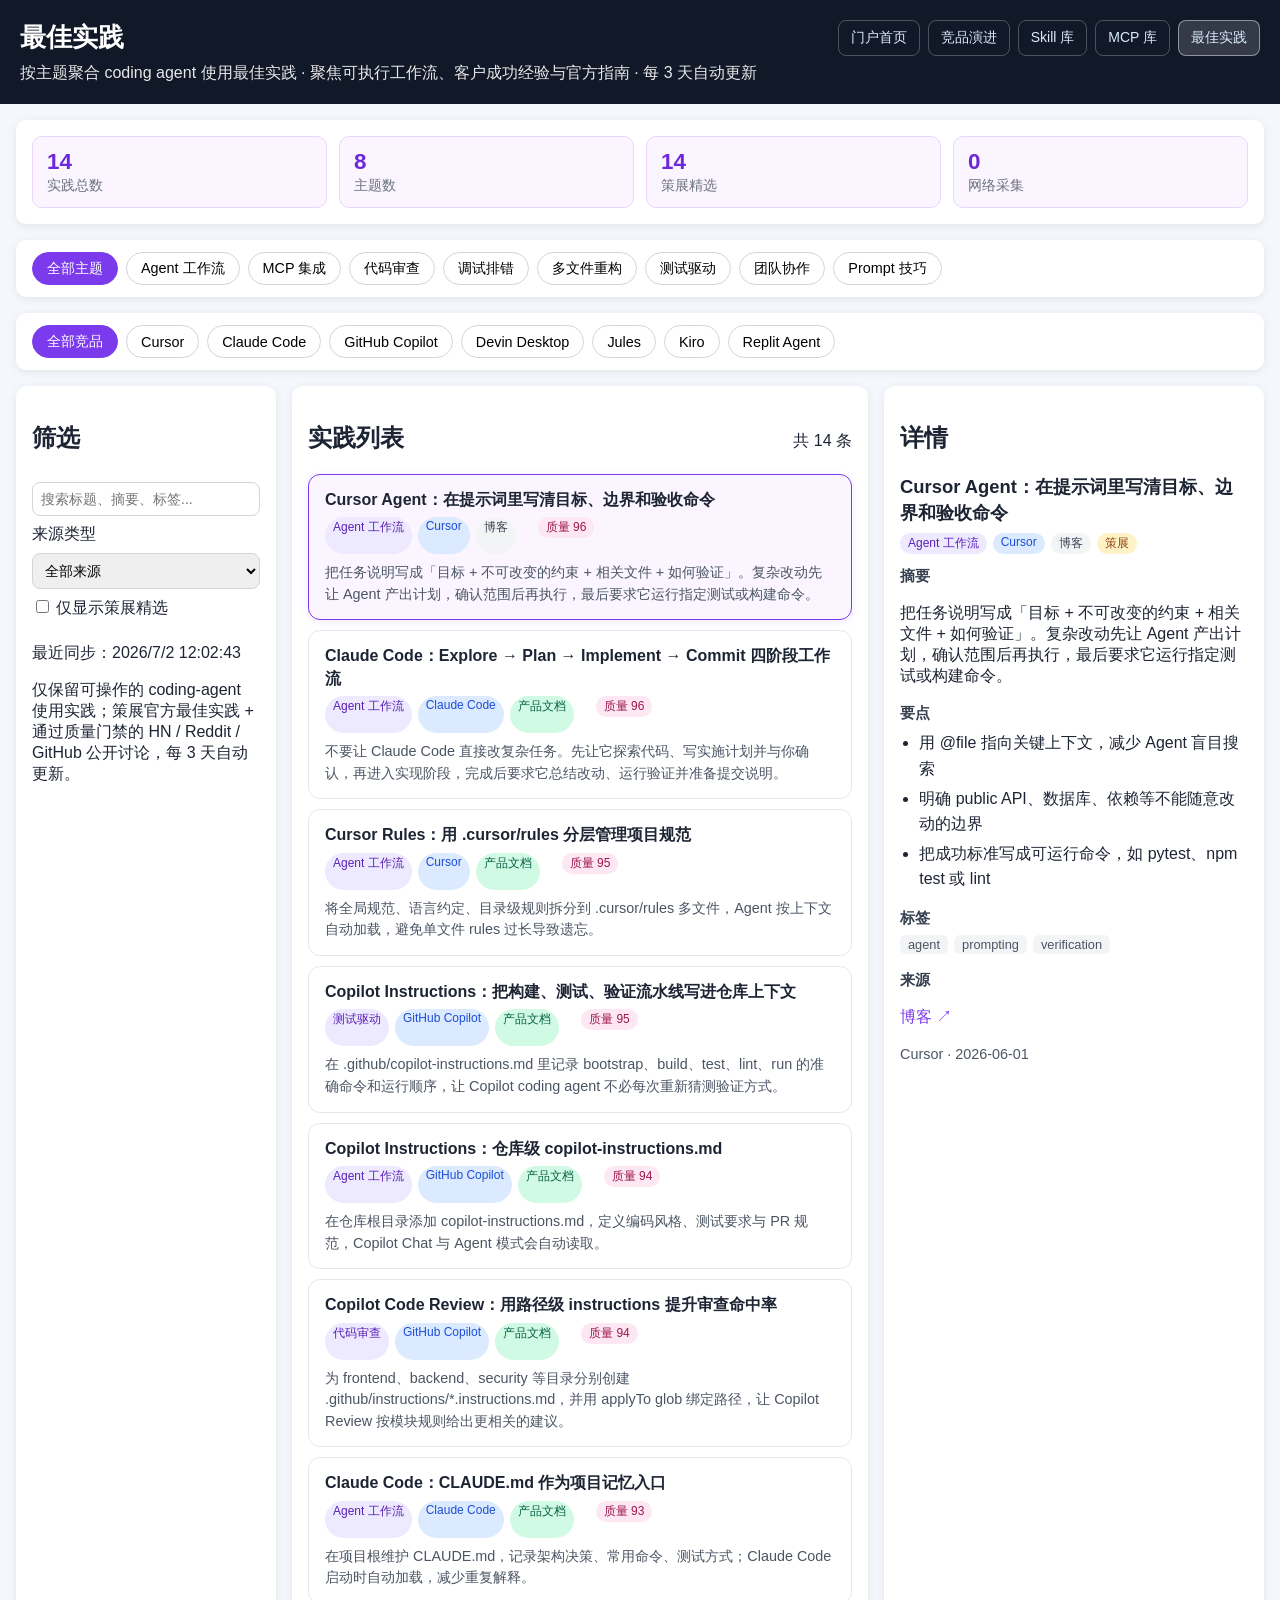
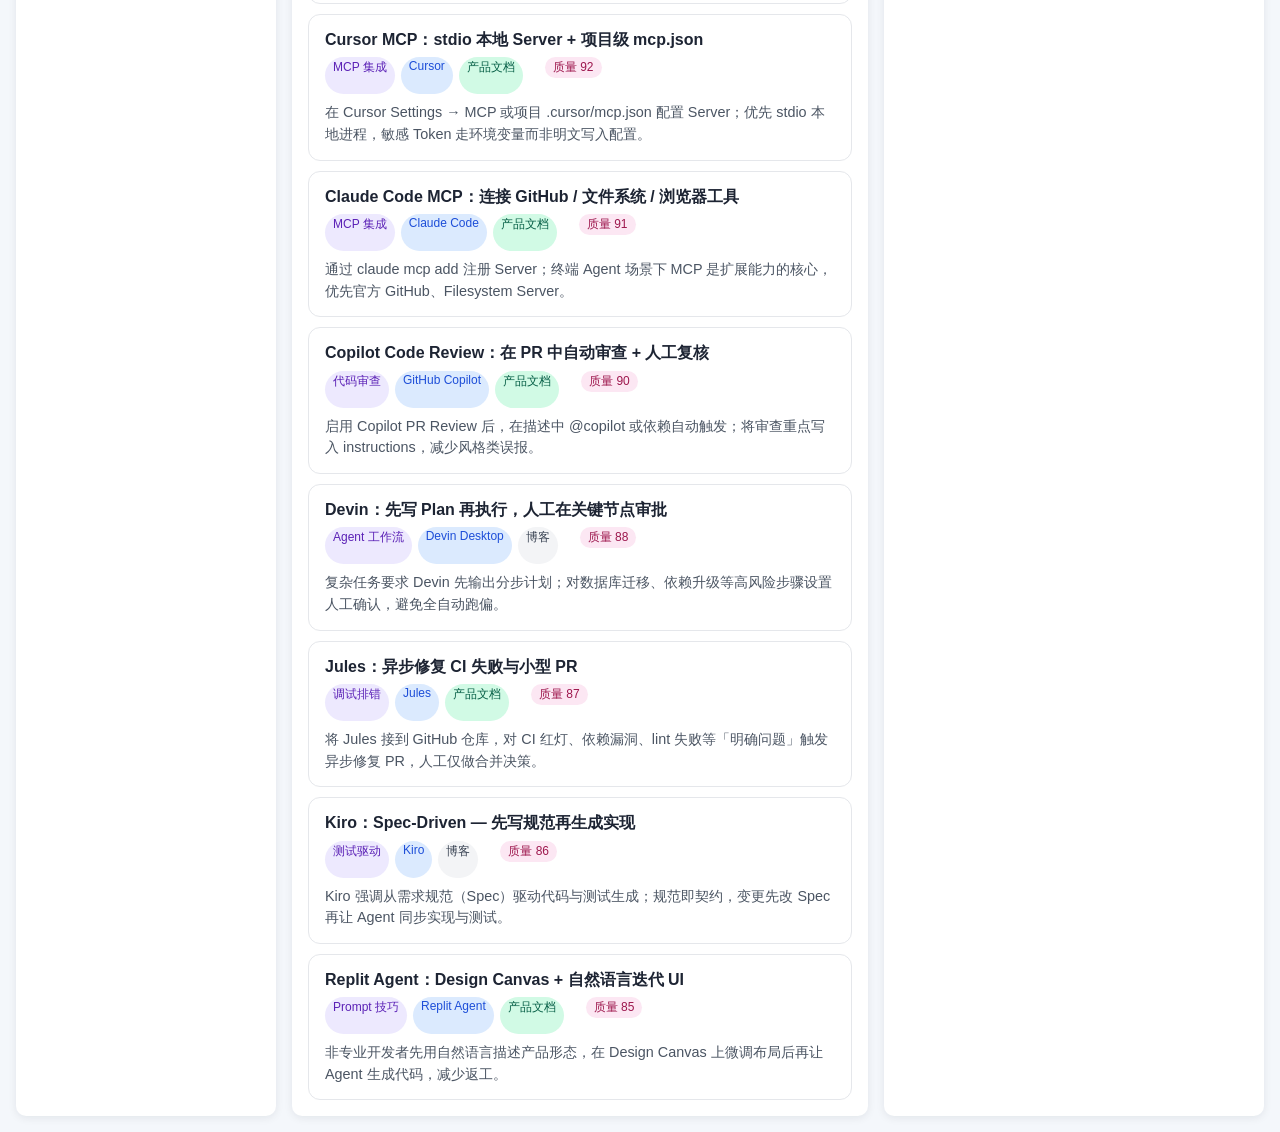
==== commit fd1542a9: "fix: tighten best practice collection quality Co-authored-by: snapxmin <snapxmin@users.noreply.githu" ====
--- a/best-practices.html
+++ b/best-practices.html
@@ -12,7 +12,7 @@
       <div class="header-row">
         <div>
           <h1>最佳实践</h1>
-          <p>按主题聚合用户使用竞品的最佳实践 · 来源：产品文档、论坛、博客、HN / Reddit / GitHub · 每 3 天自动更新</p>
+          <p>按主题聚合 coding agent 使用最佳实践 · 聚焦可执行工作流、客户成功经验与官方指南 · 每 3 天自动更新</p>
         </div>
         <nav class="site-nav" aria-label="站点导航">
           <a class="nav-link" href="./index.html">门户首页</a>
@@ -20,7 +20,6 @@
           <a class="nav-link" href="./skills.html">Skill 库</a>
           <a class="nav-link" href="./mcp.html">MCP 库</a>
           <a class="nav-link active" href="./best-practices.html" aria-current="page">最佳实践</a>
-          <a class="nav-link" href="./context-engineering.html">上下文工程</a>
         </nav>
       </div>
     </header>
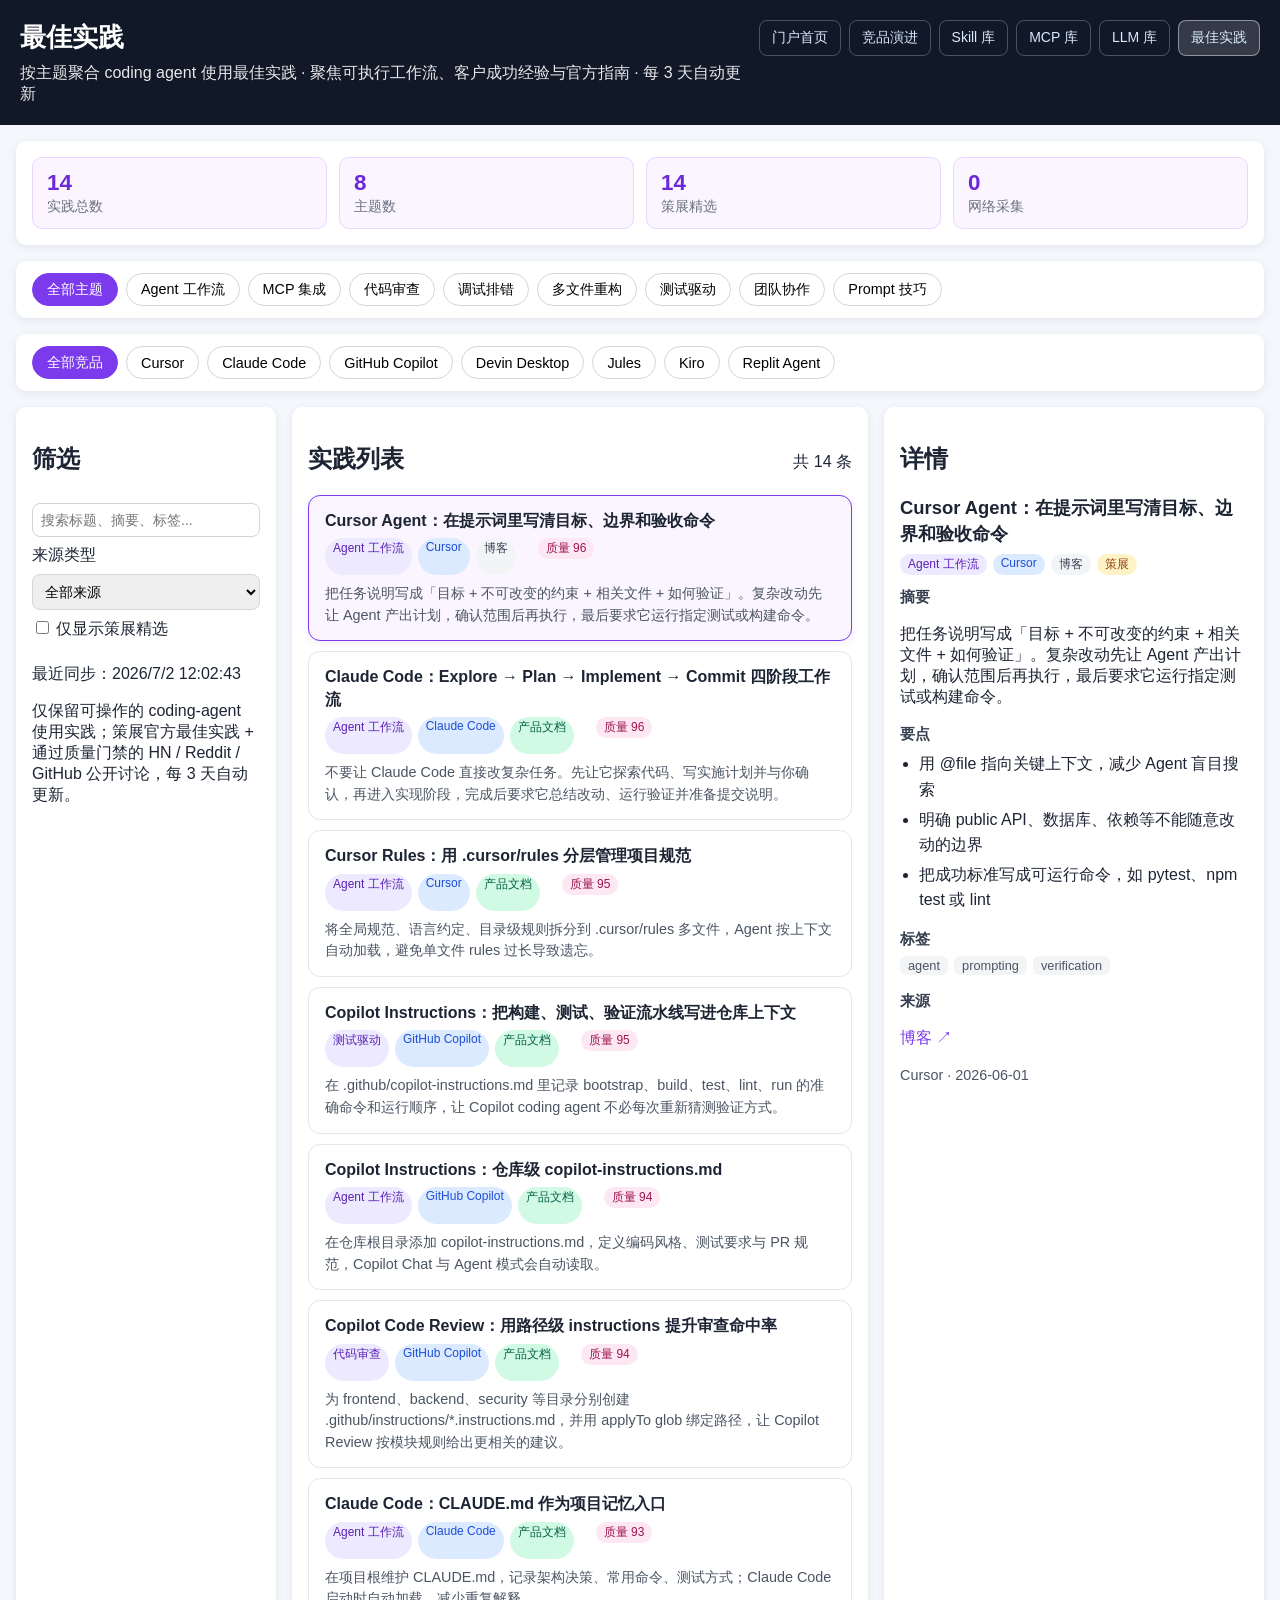
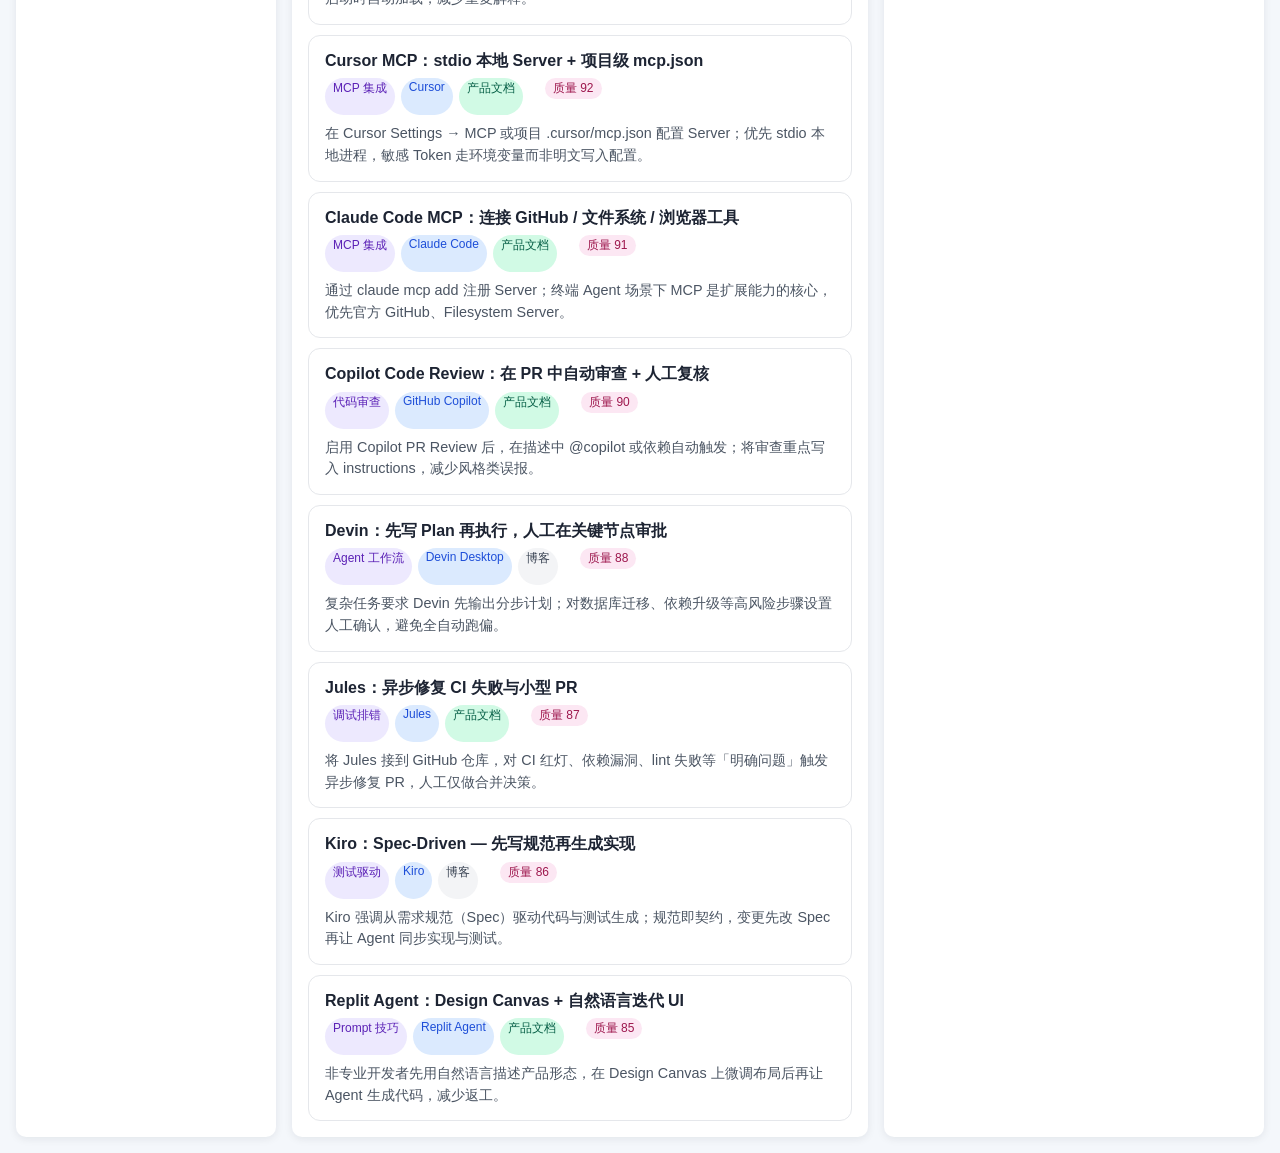
==== commit e91abee5: "Merge pull request #20 from snapxmin/cursor/refine-best-practices-9618 Tighten best-practices collec" ====
--- a/best-practices.html
+++ b/best-practices.html
@@ -19,6 +19,7 @@
           <a class="nav-link" href="./evolution.html">竞品演进</a>
           <a class="nav-link" href="./skills.html">Skill 库</a>
           <a class="nav-link" href="./mcp.html">MCP 库</a>
+          <a class="nav-link" href="./llm.html">LLM 库</a>
           <a class="nav-link active" href="./best-practices.html" aria-current="page">最佳实践</a>
         </nav>
       </div>
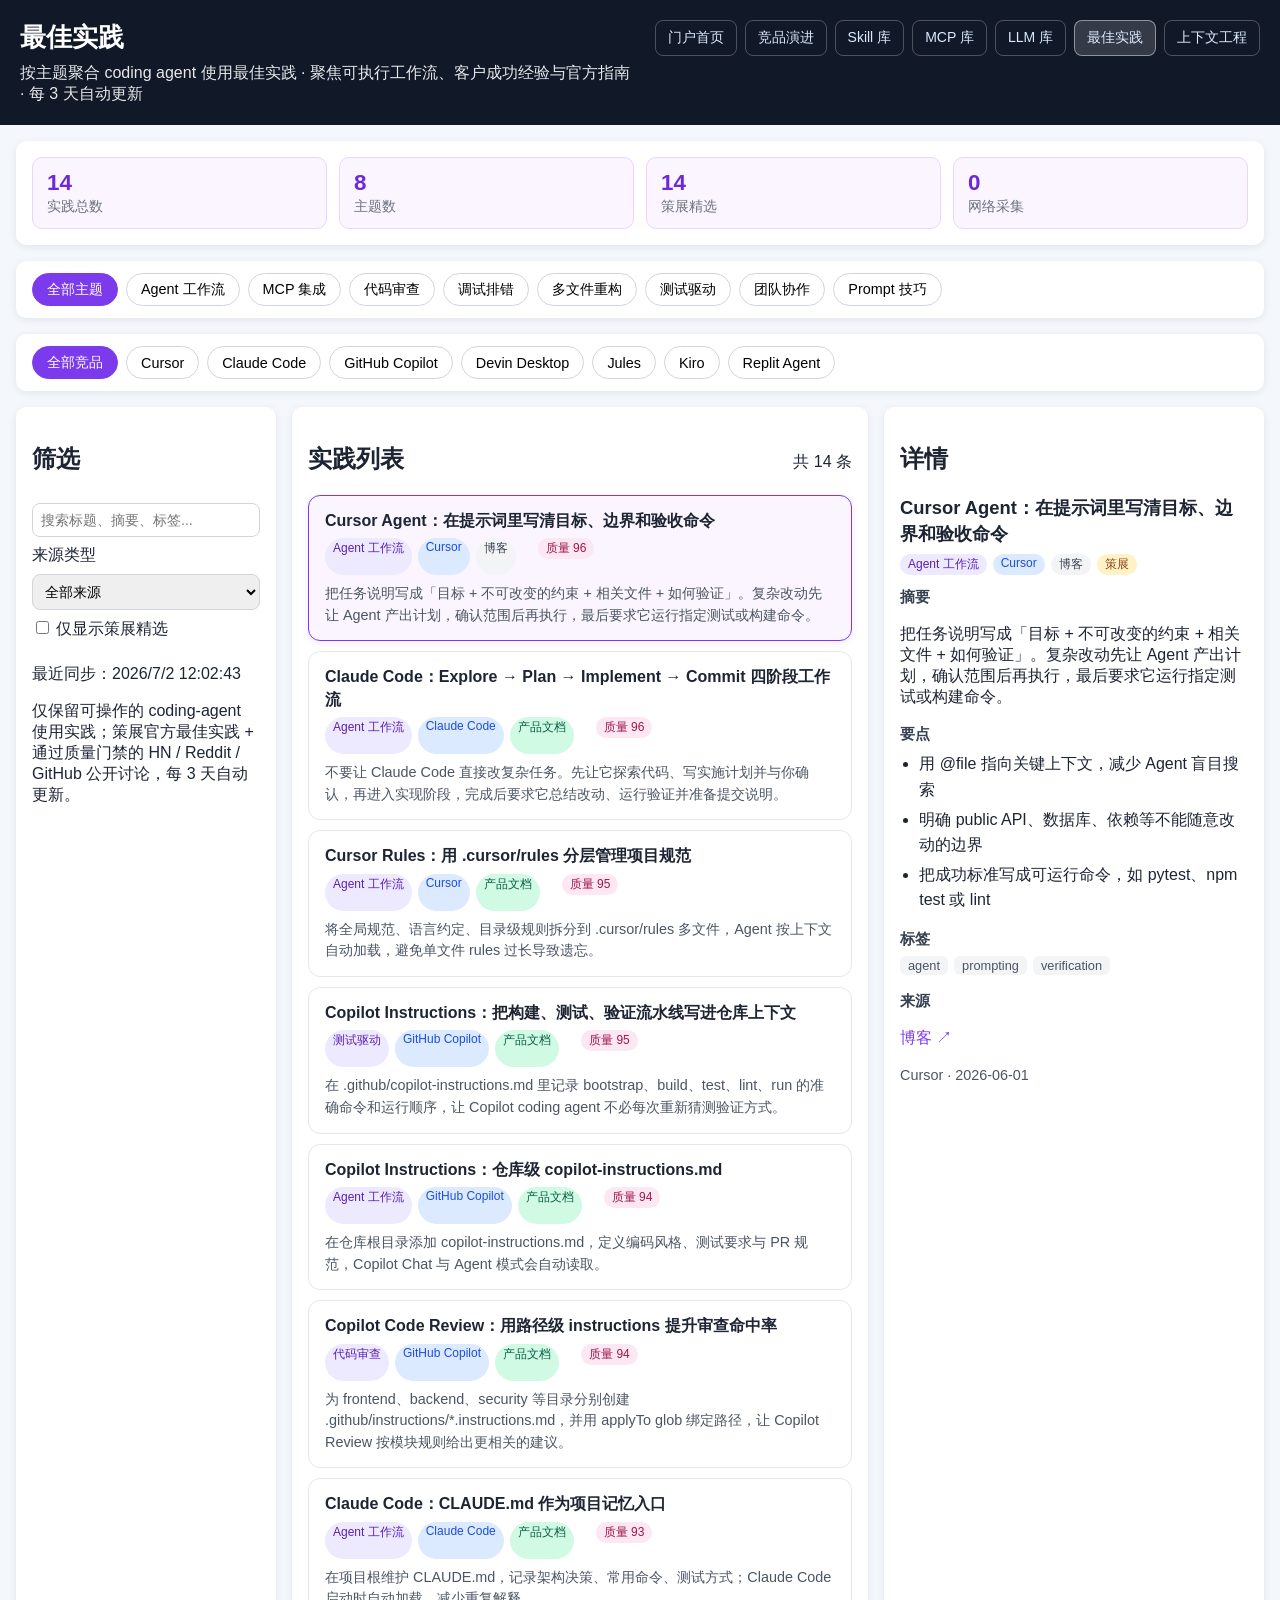
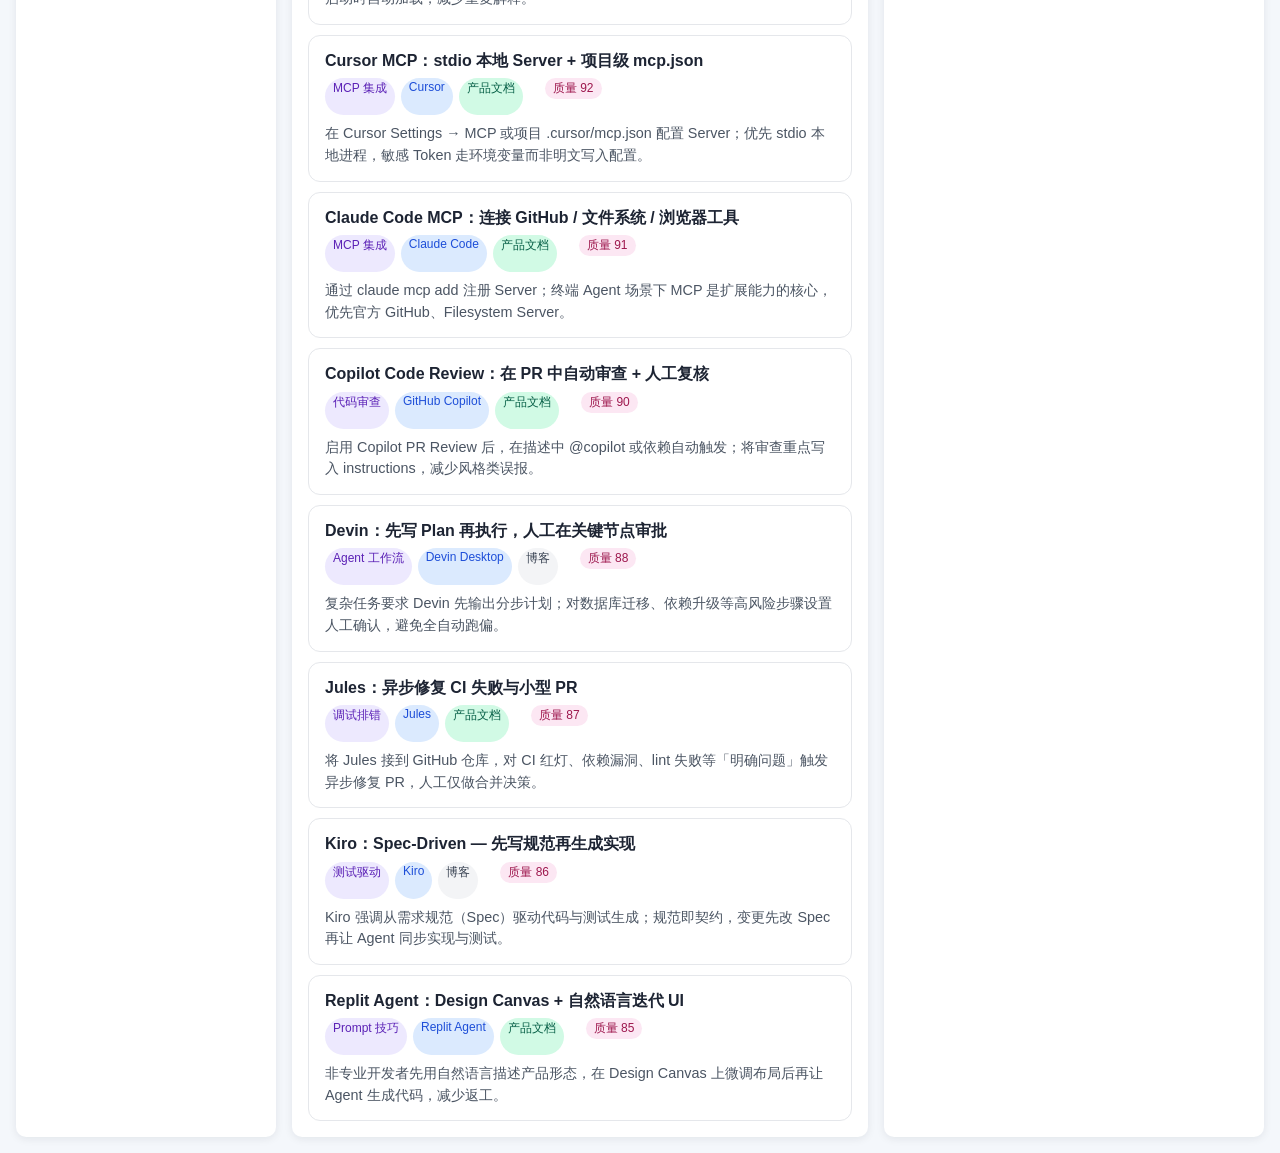
==== commit 9bc35875: "Merge pull request #21 from snapxmin/copilot/task-150597801-1281840963-fea4734d-e774-4e26-a9f2-eba76" ====
--- a/best-practices.html
+++ b/best-practices.html
@@ -21,6 +21,7 @@
           <a class="nav-link" href="./mcp.html">MCP 库</a>
           <a class="nav-link" href="./llm.html">LLM 库</a>
           <a class="nav-link active" href="./best-practices.html" aria-current="page">最佳实践</a>
+          <a class="nav-link" href="./context-engineering.html">上下文工程</a>
         </nav>
       </div>
     </header>
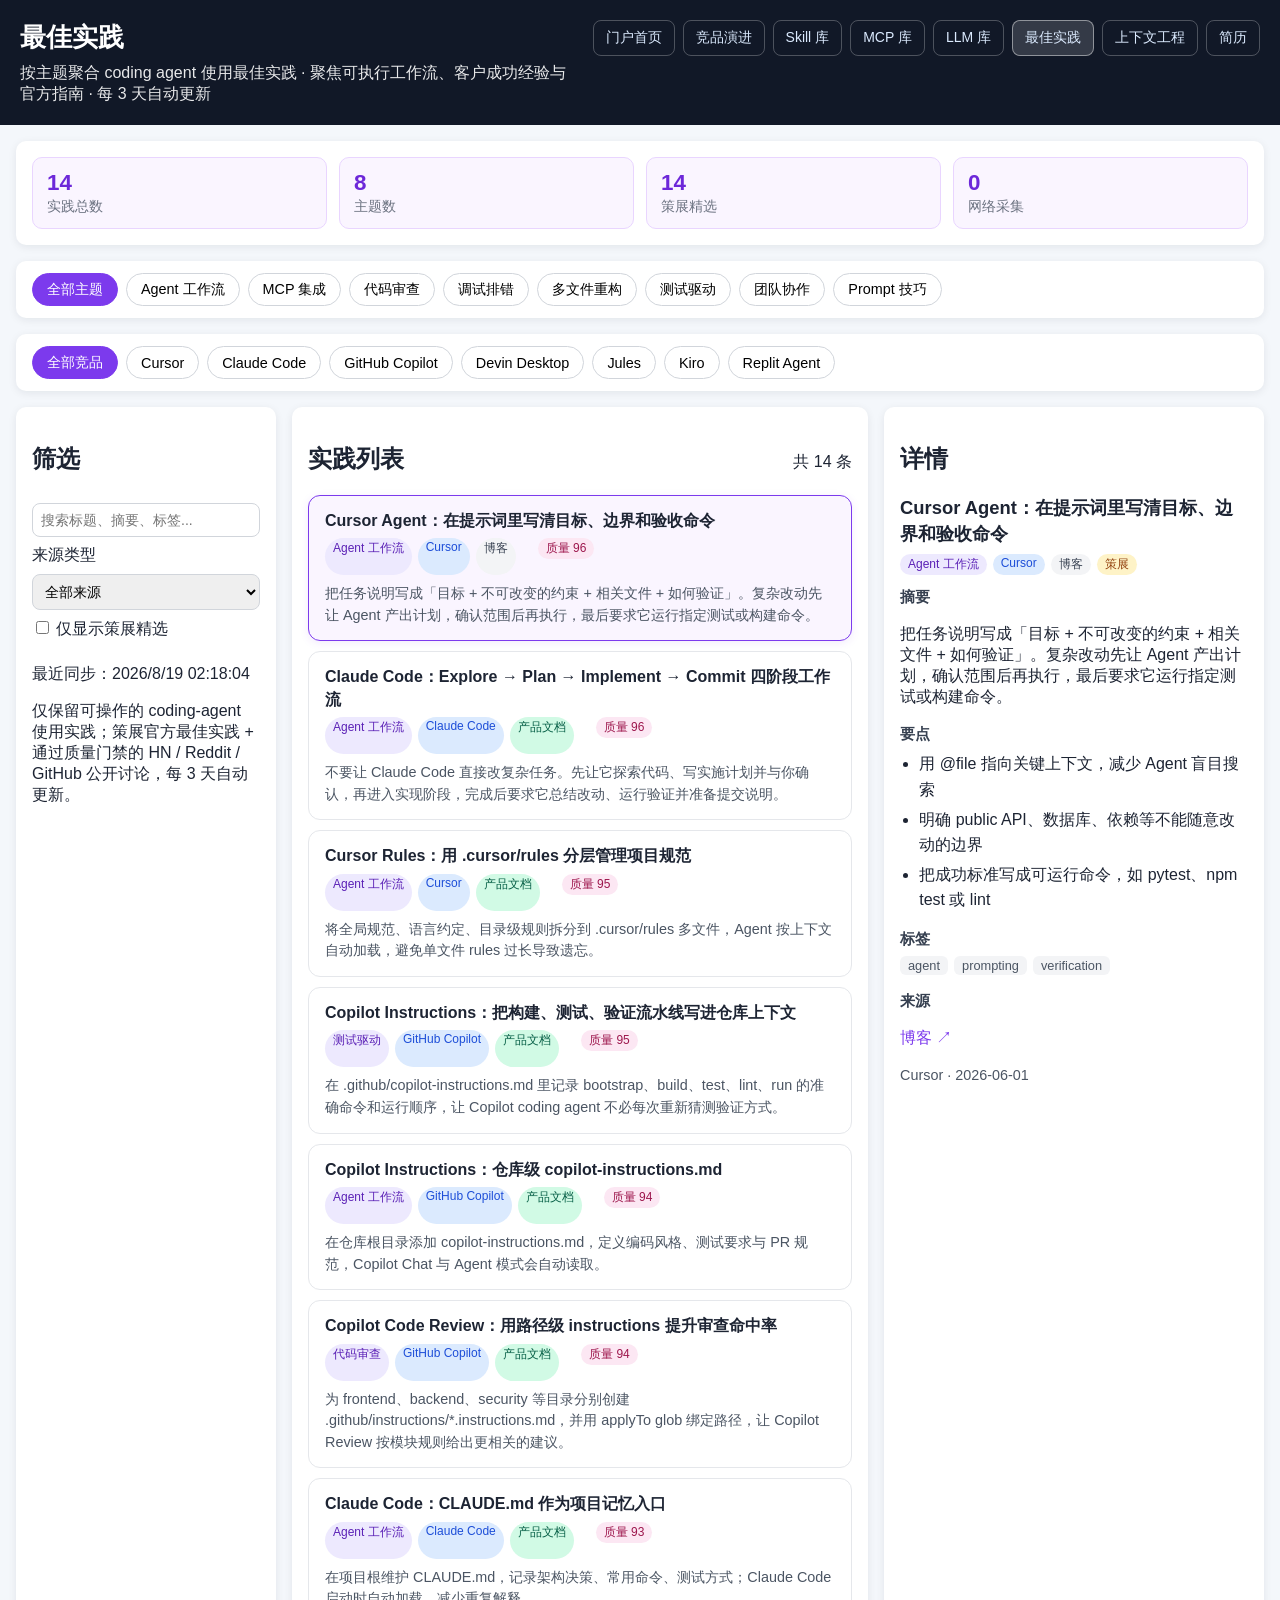
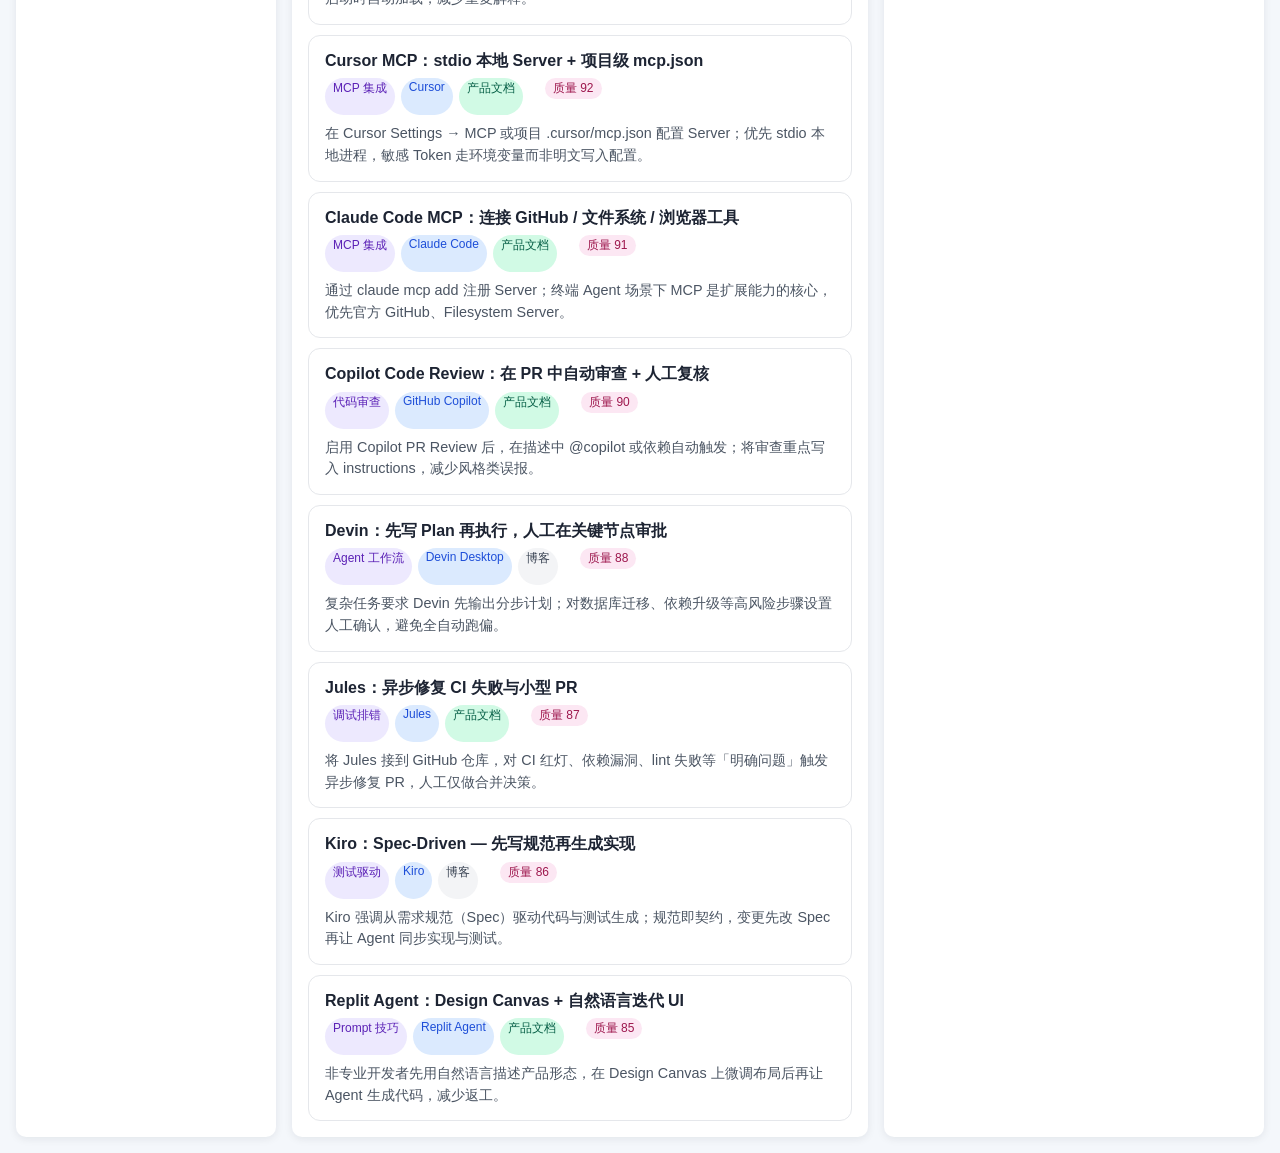
==== commit c25031ac: "polish: tighten resume list layout and add site nav entry Refine paper/timeline styling, keep later " ====
--- a/best-practices.html
+++ b/best-practices.html
@@ -22,6 +22,7 @@
           <a class="nav-link" href="./llm.html">LLM 库</a>
           <a class="nav-link active" href="./best-practices.html" aria-current="page">最佳实践</a>
           <a class="nav-link" href="./context-engineering.html">上下文工程</a>
+          <a class="nav-link" href="./resume.html">简历</a>
         </nav>
       </div>
     </header>
